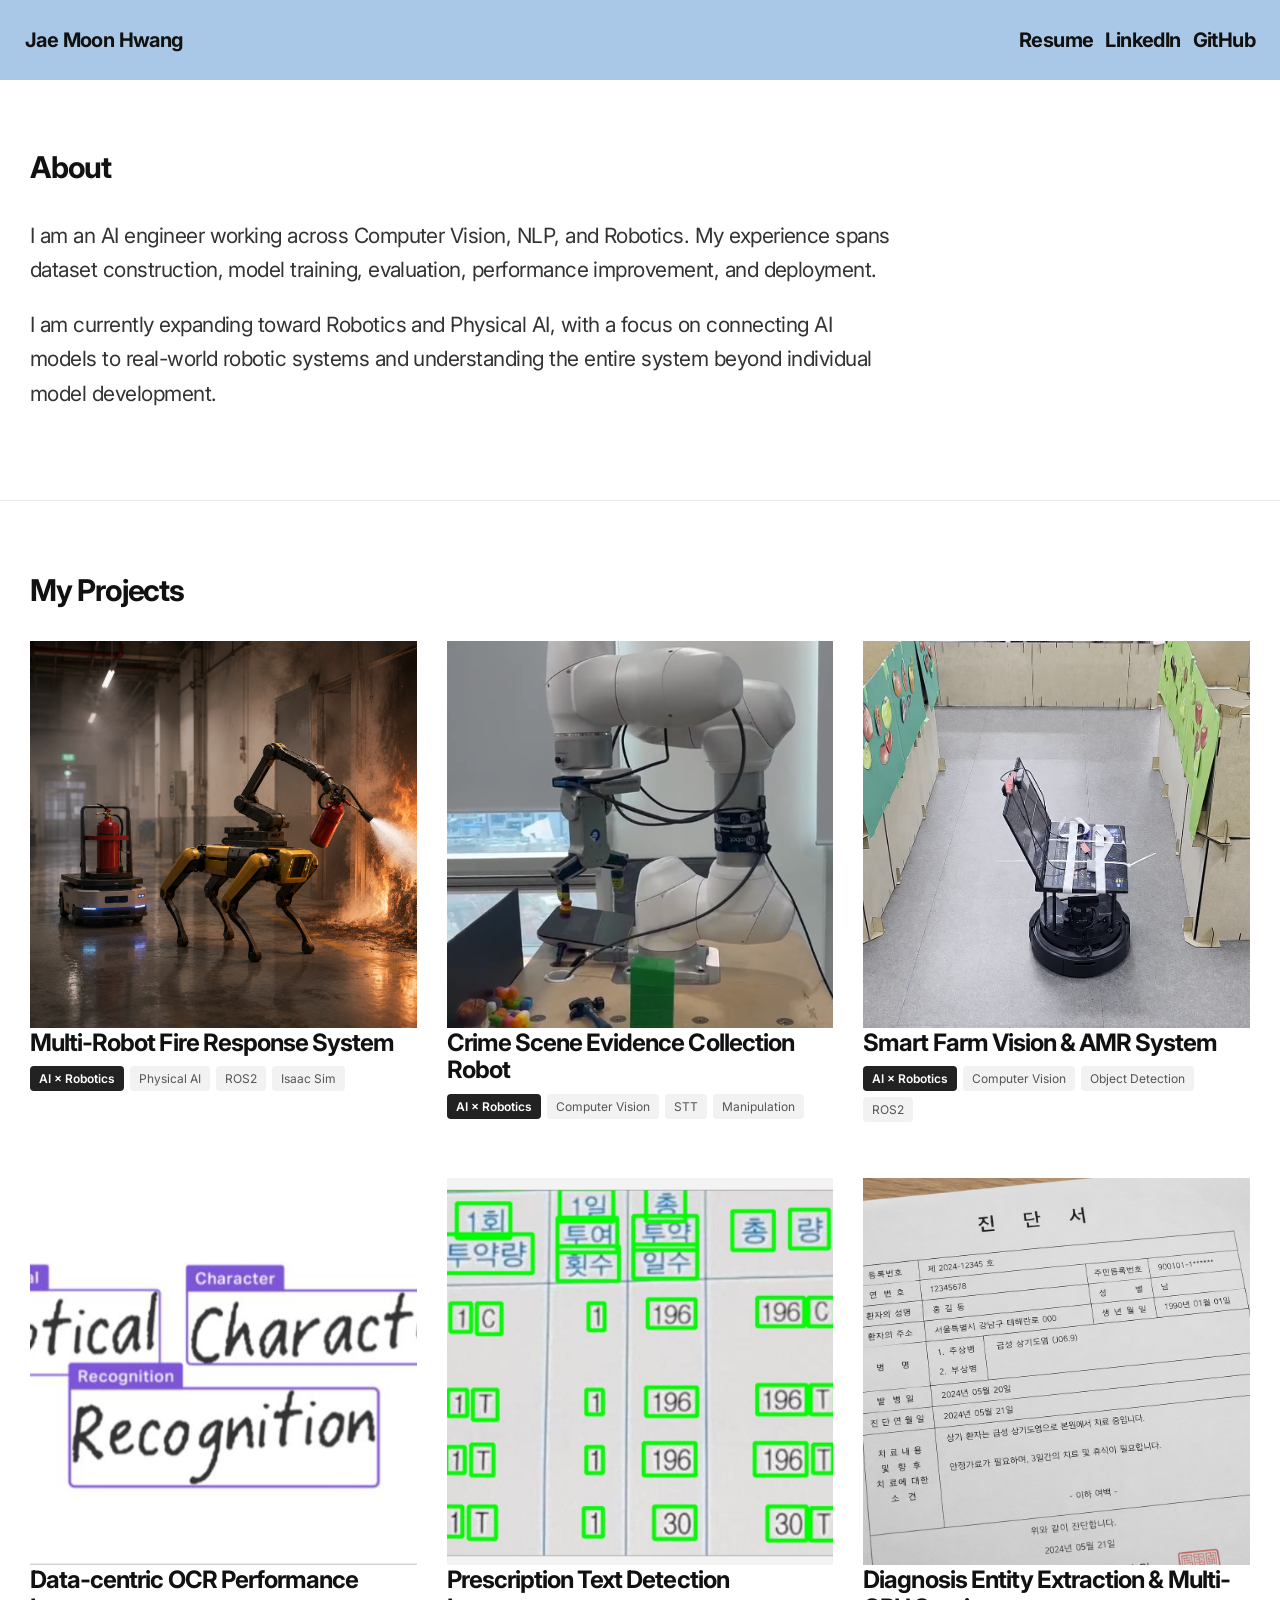
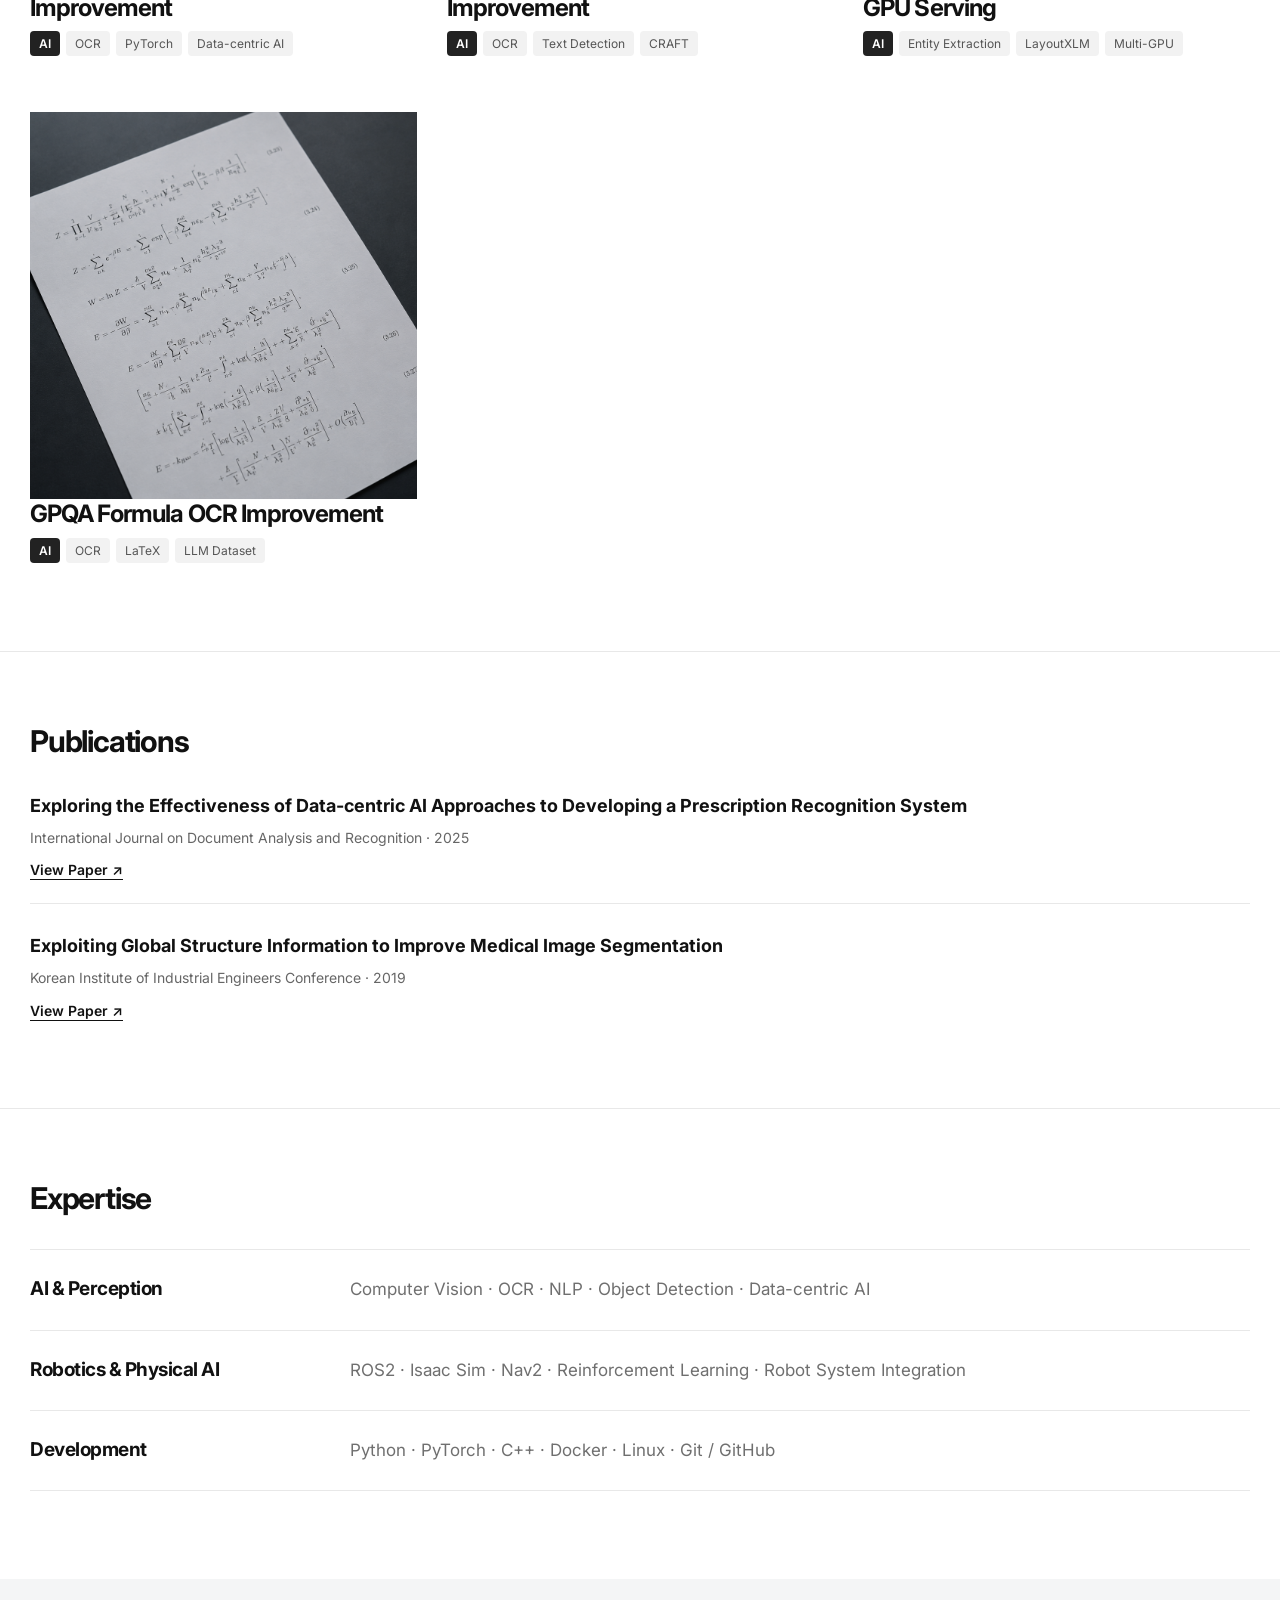
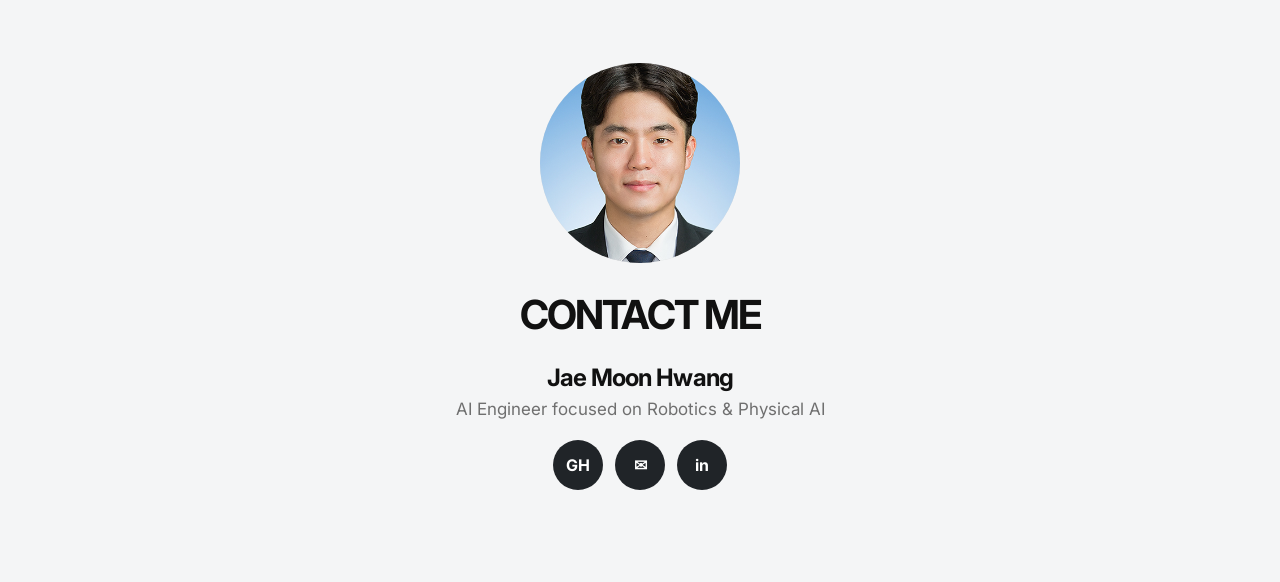
==== index.html @ ae86ab53 "Comment out project card in index.html Comment out a project card section in index.html" ====
<!DOCTYPE html>
<html lang="en">
<head>
  <meta charset="UTF-8" />
  <meta name="viewport" content="width=device-width, initial-scale=1.0" />
  <title>Jae Moon Hwang — AI / Physical AI Engineer</title>
  <meta name="description" content="AI / Physical AI Engineer portfolio — Computer Vision, OCR, NLP, Robotics, ROS2, and Isaac Sim." />
  <link rel="preconnect" href="https://fonts.googleapis.com">
  <link rel="preconnect" href="https://fonts.gstatic.com" crossorigin>
  <link href="https://fonts.googleapis.com/css2?family=Inter:wght@400;500;600;700&display=swap" rel="stylesheet" />
  <link rel="stylesheet" href="./css/style.css" />

  <style>
    .publications-list {
      display: flex;
      flex-direction: column;
      gap: 28px;
    }

    .publication-item {
      padding-bottom: 24px;
      border-bottom: 1px solid #e8e8e8;
    }

    .publication-item:last-child {
      border-bottom: 0;
      padding-bottom: 0;
    }

    .publication-item h3 {
      margin: 0 0 8px;
      font-size: 18px;
      line-height: 1.5;
    }

    .publication-meta {
      margin: 0 0 10px;
      color: #666;
      font-size: 14px;
      line-height: 1.6;
    }

    .publication-link {
      display: inline-block;
      font-size: 14px;
      font-weight: 600;
      text-decoration: underline;
      text-underline-offset: 4px;
    }
  </style>

</head>

<body>
  <header class="topbar">
    <a href="#" class="name">Jae Moon Hwang</a>
    <nav class="top-links">
      <a href="./assets/resume.pdf" target="_blank">Resume</a>
      <a href="https://www.linkedin.com/" target="_blank" rel="noreferrer">LinkedIn</a>
      <a href="https://github.com/jmoonxai" target="_blank" rel="noreferrer">GitHub</a>
    </nav>
  </header>

  <main>
    <section class="section about-section" id="about">
      <div class="container">
        <h1 class="section-title">About</h1>
        <div class="about-copy">
          <p>I am an AI engineer working across Computer Vision, NLP, and Robotics. My experience spans dataset construction, model training, evaluation, performance improvement, and deployment.</p>
          <p>I am currently expanding toward Robotics and Physical AI, with a focus on connecting AI models to real-world robotic systems and understanding the entire system beyond individual model development.</p>
        </div>
      </div>
    </section>

    <section class="section projects-section" id="projects">
      <div class="container">
        <h2 class="section-title">My Projects</h2>

        <div class="projects-grid">
          <article class="project-card">
            <a href="./projects/fire-response.html" class="project-image">
              <img src="./assets/images/fire-response-thumbnail.png" alt="Multi-Robot Fire Response System" />
            </a>
            <h3><a href="./projects/fire-response.html">Multi-Robot Fire Response System</a></h3>
            <div class="project-tags">
              <span class="project-tag category">AI × Robotics</span>
              <span class="project-tag">Physical AI</span>
              <span class="project-tag">ROS2</span>
              <span class="project-tag">Isaac Sim</span>
            </div>
          </article>

          <article class="project-card">
            <a href="./projects/crime-scene.html" class="project-image">
              <img src="./assets/images/crime-scene-thumbnail.png" alt="Crime Scene Evidence Collection Robot" />
            </a>
            <h3><a href="./projects/crime-scene.html">Crime Scene Evidence Collection Robot</a></h3>
            <div class="project-tags">
              <span class="project-tag category">AI × Robotics</span>
              <span class="project-tag">Computer Vision</span>
              <span class="project-tag">STT</span>
              <span class="project-tag">Manipulation</span>
            </div>
          </article>

          <article class="project-card">
            <a href="./projects/smart-farm.html" class="project-image">
              <img src="./assets/images/smart-farm-thumbnail.png" alt="Smart Farm Vision and AMR System" />
            </a>
            <h3><a href="./projects/smart-farm.html">Smart Farm Vision &amp; AMR System</a></h3>
            <div class="project-tags">
              <span class="project-tag category">AI × Robotics</span>
              <span class="project-tag">Computer Vision</span>
              <span class="project-tag">Object Detection</span>
              <span class="project-tag">ROS2</span>
            </div>
          </article>

          <article class="project-card">
            <a href="./projects/data-centric-ocr.html" class="project-image">
              <img src="./assets/images/ocr-thumbnail.png" alt="Data-centric OCR Performance Improvement" />
            </a>
            <h3><a href="./projects/data-centric-ocr.html">Data-centric OCR Performance Improvement</a></h3>
            <div class="project-tags">
              <span class="project-tag category">AI</span>
              <span class="project-tag">OCR</span>
              <span class="project-tag">PyTorch</span>
              <span class="project-tag">Data-centric AI</span>
            </div>
          </article>

          <article class="project-card">
            <a href="./projects/ocr-detection.html" class="project-image">
              <img src="./assets/images/ocr-detection-thumbnail.png" alt="Prescription Text Detection Improvement" />
            </a>
            <h3><a href="./projects/ocr-detection.html">Prescription Text Detection Improvement</a></h3>
            <div class="project-tags">
              <span class="project-tag category">AI</span>
              <span class="project-tag">OCR</span>
              <span class="project-tag">Text Detection</span>
              <span class="project-tag">CRAFT</span>
            </div>
          </article>

          <article class="project-card">
            <a href="./projects/entity-extraction.html" class="project-image">
              <img src="./assets/images/entity-extraction-thumbnail.png" alt="Diagnosis Entity Extraction and Multi-GPU Serving" />
            </a>
            <h3><a href="./projects/entity-extraction.html">Diagnosis Entity Extraction &amp; Multi-GPU Serving</a></h3>
            <div class="project-tags">
              <span class="project-tag category">AI</span>
              <span class="project-tag">Entity Extraction</span>
              <span class="project-tag">LayoutXLM</span>
              <span class="project-tag">Multi-GPU</span>
            </div>
          </article>


          <article class="project-card">
            <a href="./projects/gpqa-formula-ocr.html" class="project-image">
              <img
                src="./assets/images/gpqa-ocr-thumbnail.png"
                alt="GPQA Formula OCR Improvement"
              />
            </a>
            <h3>
              <a href="./projects/gpqa-formula-ocr.html">
                GPQA Formula OCR Improvement
              </a>
            </h3>
            <div class="project-tags">
              <span class="project-tag category">AI</span>
              <span class="project-tag">OCR</span>
              <span class="project-tag">LaTeX</span>
              <span class="project-tag">LLM Dataset</span>
            </div>
          </article>

          <!-- <article class="project-card">
            <a href="#" class="project-image placeholder"><span>ADD PROJECT IMAGE</span></a>
            <h3><a href="#">More Projects</a></h3>
            <div class="project-tags">
              <span class="project-tag category">AI / Robotics</span>
              <span class="project-tag">System Integration</span>
            </div>
          </article>

          <article class="project-card">
            <a href="#" class="project-image placeholder"><span>ADD PROJECT IMAGE</span></a>
            <h3><a href="#">More Projects</a></h3>
            <div class="project-tags">
              <span class="project-tag category">AI / Robotics</span>
              <span class="project-tag">System Integration</span>
            </div>
          </article> -->
        </div>
      </div>
    </section>


    <section class="section publications-section" id="publications">
      <div class="container">
        <h2 class="section-title">Publications</h2>

        <div class="publications-list">
          <article class="publication-item">
            <h3>
              Exploring the Effectiveness of Data-centric AI Approaches to Developing a Prescription Recognition System
            </h3>
            <p class="publication-meta">
              International Journal on Document Analysis and Recognition · 2025
            </p>
            <a
              class="publication-link"
              href="https://link.springer.com/article/10.1007/s10032-025-00525-x"
              target="_blank"
              rel="noreferrer"
            >
              View Paper ↗
            </a>
          </article>

          <article class="publication-item">
            <h3>
              Exploiting Global Structure Information to Improve Medical Image Segmentation
            </h3>
            <p class="publication-meta">
              Korean Institute of Industrial Engineers Conference · 2019
            </p>
            <a
              class="publication-link"
              href="https://www.mdpi.com/1424-8220/21/9/3249"
              target="_blank"
              rel="noreferrer"
            >
              View Paper ↗
            </a>
          </article>
        </div>
      </div>
    </section>

    <section class="section expertise-section" id="expertise">
      <div class="container">
        <h2 class="section-title">Expertise</h2>
        <div class="expertise-list">
          <div class="expertise-row">
            <h3>AI &amp; Perception</h3>
            <p>Computer Vision · OCR · NLP · Object Detection · Data-centric AI</p>
          </div>
          <div class="expertise-row">
            <h3>Robotics &amp; Physical AI</h3>
            <p>ROS2 · Isaac Sim · Nav2 · Reinforcement Learning · Robot System Integration</p>
          </div>
          <div class="expertise-row">
            <h3>Development</h3>
            <p>Python · PyTorch · C++ · Docker · Linux · Git / GitHub</p>
          </div>
        </div>
      </div>
    </section>

    <section class="contact-section" id="contact">
      <div class="contact-inner">
        <div class="profile-placeholder">
          <img src="./assets/images/profile.jpg" alt="Jae Moon Hwang">
        </div>
        <h2>CONTACT ME</h2>
        <h3>Jae Moon Hwang</h3>
        <p>AI Engineer focused on Robotics &amp; Physical AI</p>
        <div class="contact-icons">
          <a href="https://github.com/jmoonxai" target="_blank" rel="noreferrer" aria-label="GitHub" class="icon-button">GH</a>
          <a href="mailto:YOUR_EMAIL@example.com" aria-label="Email" class="icon-button">✉</a>
          <a href="https://www.linkedin.com/" target="_blank" rel="noreferrer" aria-label="LinkedIn" class="icon-button">in</a>
        </div>
      </div>
    </section>
  </main>
</body>
</html>
---- css/style.css ----
/* =========================
   Base
========================= */

:root {
  --bg: #ffffff;
  --text: #111111;
  --muted: #6f6f6f;
  --line: #e8e8e8;
  --soft: #f3f3f3;
  --topbar: #a9c8e7;
  --contact-bg: #f4f5f6;
  --max-width: 1220px;
}

* {
  box-sizing: border-box;
}

html {
  scroll-behavior: smooth;
}

body {
  margin: 0;
  background: var(--bg);
  color: var(--text);
  font-family: "Inter", -apple-system, BlinkMacSystemFont, "Segoe UI", sans-serif;
  -webkit-font-smoothing: antialiased;
}

a {
  color: inherit;
  text-decoration: none;
}

img {
  width: 100%;
  display: block;
}

.container {
  width: min(calc(100% - 48px), var(--max-width));
  margin: 0 auto;
}


/* =========================
   Top Bar
========================= */

.topbar {
  min-height: 80px;
  padding: 0 25px;
  display: flex;
  align-items: center;
  justify-content: space-between;
  background: var(--topbar);
}

.name,
.top-links a {
  font-size: 20px;
  line-height: 1;
  font-weight: 700;
  letter-spacing: -0.03em;
}

.top-links {
  display: flex;
  align-items: center;
  gap: 12px;
}

.top-links a:hover,
.name:hover {
  opacity: 0.55;
}


/* =========================
   Generic Section
========================= */

.section {
  padding: 72px 0 88px;
}

.section + .section {
  border-top: 1px solid var(--line);
}

.section-title {
  margin: 0 0 34px;
  font-size: 30px;
  line-height: 1.15;
  letter-spacing: -0.04em;
  font-weight: 700;
}


/* =========================
   About
========================= */

.about-section {
  padding-top: 70px;
}

.about-copy {
  max-width: 860px;
}

.about-copy p {
  margin: 0 0 20px;
  font-size: 21px;
  line-height: 1.65;
  letter-spacing: -0.025em;
  color: #333333;
}

.about-copy p:last-child {
  margin-bottom: 0;
}


/* =========================
   Projects
========================= */
.project-tags {
  display: flex;
  flex-wrap: wrap;
  gap: 6px;
  margin-top: 10px;
}

.project-tag {
  padding: 5px 9px;
  background: #f2f2f2;
  border-radius: 4px;
  font-size: 12px;
  color: #555;
}

.project-tag.category {
  background: #222;
  color: #fff;
  font-weight: 600;
}
.projects-grid {
  display: grid;
  grid-template-columns: repeat(3, minmax(0, 1fr));
  column-gap: 30px;
  row-gap: 56px;
}

.project-card {
  min-width: 0;
}

.project-image {
  display: block;
  aspect-ratio: 1 / 1;
  overflow: hidden;
  background: var(--soft);
}

.project-image img {
  width: 100%;
  height: 100%;
  object-fit: cover;
  transition: transform 0.28s ease;
}

.project-image:hover img {
  transform: scale(1.02);
}

.placeholder {
  display: flex;
  align-items: center;
  justify-content: center;
  color: #9e9e9e;
  font-size: 12px;
  font-weight: 500;
  letter-spacing: 0.08em;
}

.project-stack {
  margin: 5px 0 0;
  font-size: 17px;
  line-height: 1.3;
  letter-spacing: -0.025em;
}

.project-card h3 {
  margin: 1px 0 0;
  font-size: 24px;
  line-height: 1.15;
  letter-spacing: -0.04em;
  font-weight: 700;
}

.project-card h3 a:hover {
  opacity: 0.55;
}


/* =========================
   Expertise
========================= */

.expertise-list {
  border-top: 1px solid var(--line);
}

.expertise-row {
  display: grid;
  grid-template-columns: 280px minmax(0, 1fr);
  gap: 40px;
  padding: 26px 0;
  border-bottom: 1px solid var(--line);
  align-items: baseline;
}

.expertise-row h3 {
  margin: 0;
  font-size: 19px;
  line-height: 1.3;
  letter-spacing: -0.025em;
}

.expertise-row p {
  margin: 0;
  color: var(--muted);
  font-size: 17px;
  line-height: 1.6;
}


/* =========================
   Contact
========================= */

.contact-section {
  padding: 84px 24px 92px;
  background: var(--contact-bg);
  text-align: center;
}

.contact-inner {
  max-width: 740px;
  margin: 0 auto;
}

.profile-placeholder {
  width: 200px;
  height: 200px;
  margin: 0 auto 32px;
  border-radius: 50%;
  background: #dedede;
  overflow: hidden;

  display: flex;
  align-items: center;
  justify-content: center;

  color: #9a9a9a;
  font-size: 13px;
  line-height: 1.5;
  letter-spacing: 0.08em;
  font-weight: 600;
}

.profile-placeholder img {
  width: 100%;
  height: 100%;
  object-fit: cover;
  object-position: center 35%;
  display: block;
}

.contact-section h2 {
  margin: 0 0 28px;
  font-size: 40px;
  line-height: 1;
  letter-spacing: -0.045em;
  font-weight: 700;
}

.contact-section h3 {
  margin: 0;
  font-size: 24px;
  line-height: 1.25;
  letter-spacing: -0.03em;
}

.contact-section p {
  margin: 4px 0 18px;
  color: var(--muted);
  font-size: 17px;
  line-height: 1.5;
}

.contact-icons {
  display: flex;
  justify-content: center;
  gap: 12px;
  margin-top: 16px;
}

.icon-button {
  width: 50px;
  height: 50px;
  border-radius: 50%;
  display: flex;
  align-items: center;
  justify-content: center;
  background: #202428;
  color: #ffffff;
  font-size: 16px;
  font-weight: 700;
  transition:
    transform 0.18s ease,
    opacity 0.18s ease;
}

.icon-button:hover {
  transform: translateY(-2px);
  opacity: 0.82;
}


/* =========================
   Responsive
========================= */

@media (max-width: 900px) {
  .container {
    width: min(calc(100% - 36px), var(--max-width));
  }

  .projects-grid {
    grid-template-columns: repeat(2, minmax(0, 1fr));
    column-gap: 22px;
    row-gap: 46px;
  }

  .expertise-row {
    grid-template-columns: 220px minmax(0, 1fr);
  }
}

@media (max-width: 640px) {
  .topbar {
    min-height: 68px;
    padding: 0 16px;
  }

  .name,
  .top-links a {
    font-size: 15px;
  }

  .top-links {
    gap: 8px;
  }

  .section {
    padding: 56px 0 68px;
  }

  .section-title {
    font-size: 27px;
    margin-bottom: 28px;
  }

  .about-copy p {
    font-size: 18px;
  }

  .projects-grid {
    grid-template-columns: 1fr;
    gap: 42px;
  }

  .project-stack {
    font-size: 15px;
  }

  .project-card h3 {
    font-size: 23px;
  }

  .expertise-row {
    grid-template-columns: 1fr;
    gap: 8px;
    padding: 22px 0;
  }

  .profile-placeholder {
    width: 160px;
    height: 160px;
    margin-bottom: 28px;
  }

  .contact-section {
    padding: 68px 20px 76px;
  }

  .contact-section h2 {
    font-size: 34px;
    margin-bottom: 24px;
  }

  .contact-section h3 {
    font-size: 22px;
  }

  .contact-section p {
    font-size: 16px;
  }

  .icon-button {
    width: 46px;
    height: 46px;
  }
}
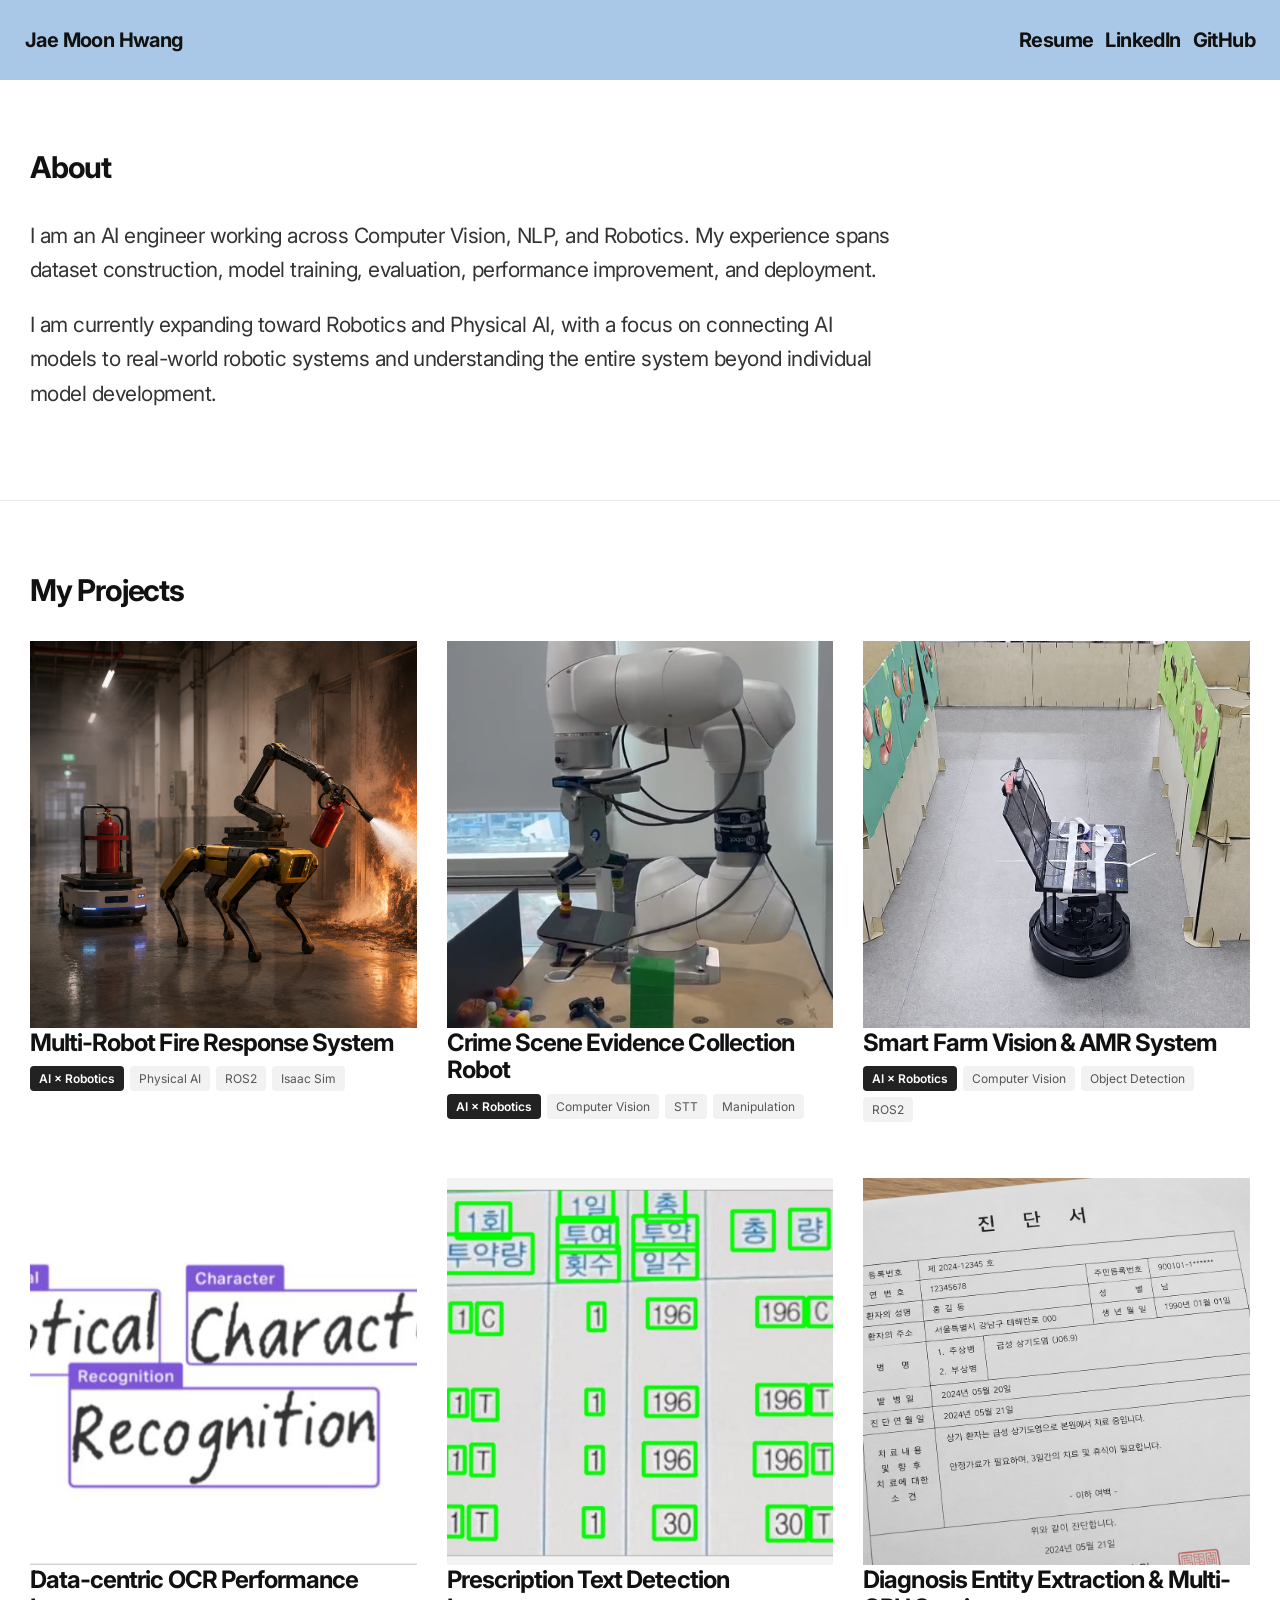
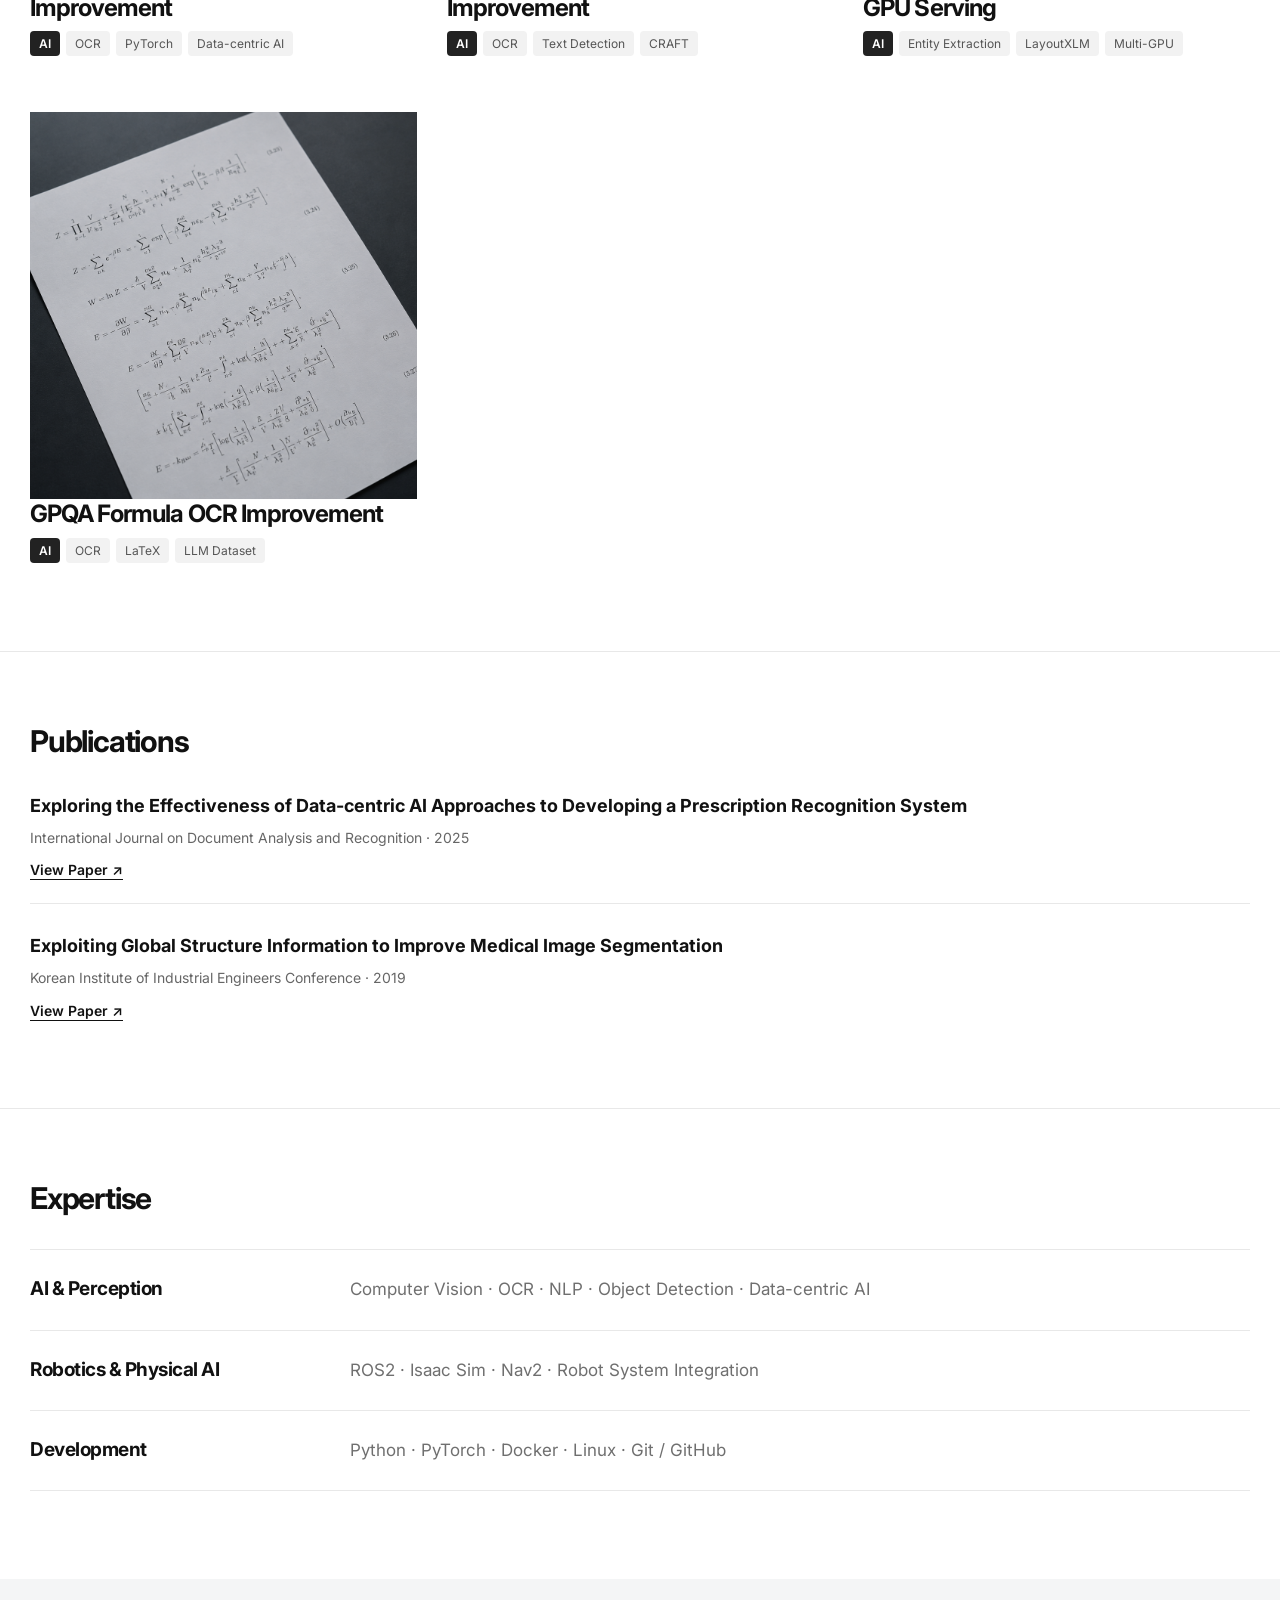
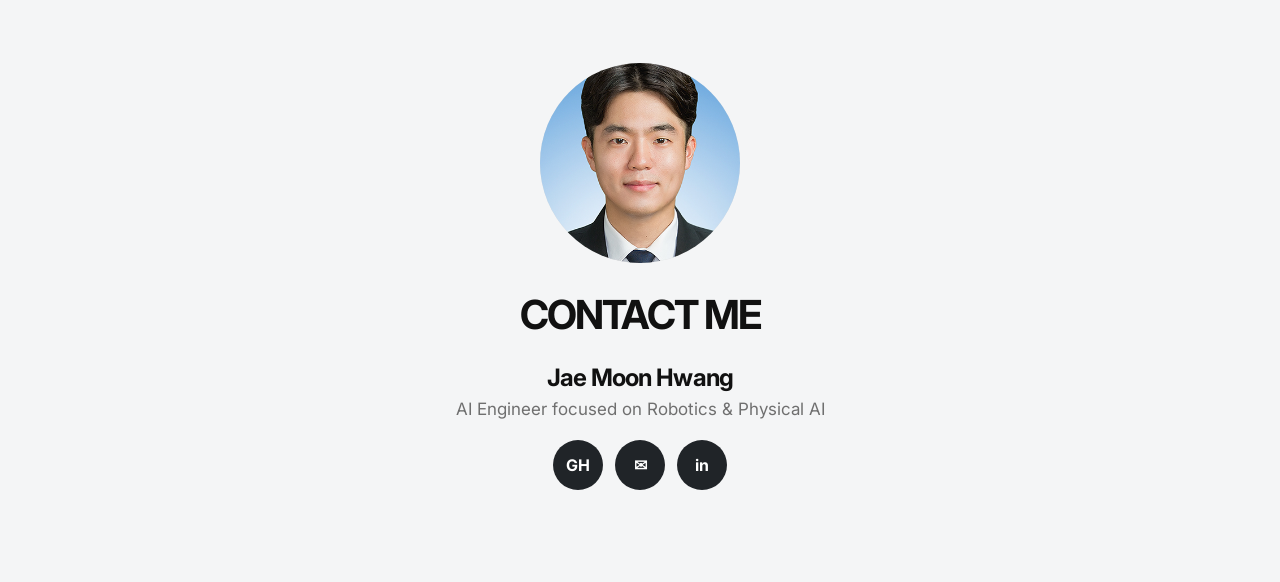
==== commit 43b0b457: "Update index.html" ====
--- a/index.html
+++ b/index.html
@@ -250,11 +250,11 @@
           </div>
           <div class="expertise-row">
             <h3>Robotics &amp; Physical AI</h3>
-            <p>ROS2 · Isaac Sim · Nav2 · Reinforcement Learning · Robot System Integration</p>
+            <p>ROS2 · Isaac Sim · Nav2 · Robot System Integration</p>
           </div>
           <div class="expertise-row">
             <h3>Development</h3>
-            <p>Python · PyTorch · C++ · Docker · Linux · Git / GitHub</p>
+            <p>Python · PyTorch · Docker · Linux · Git / GitHub</p>
           </div>
         </div>
       </div>
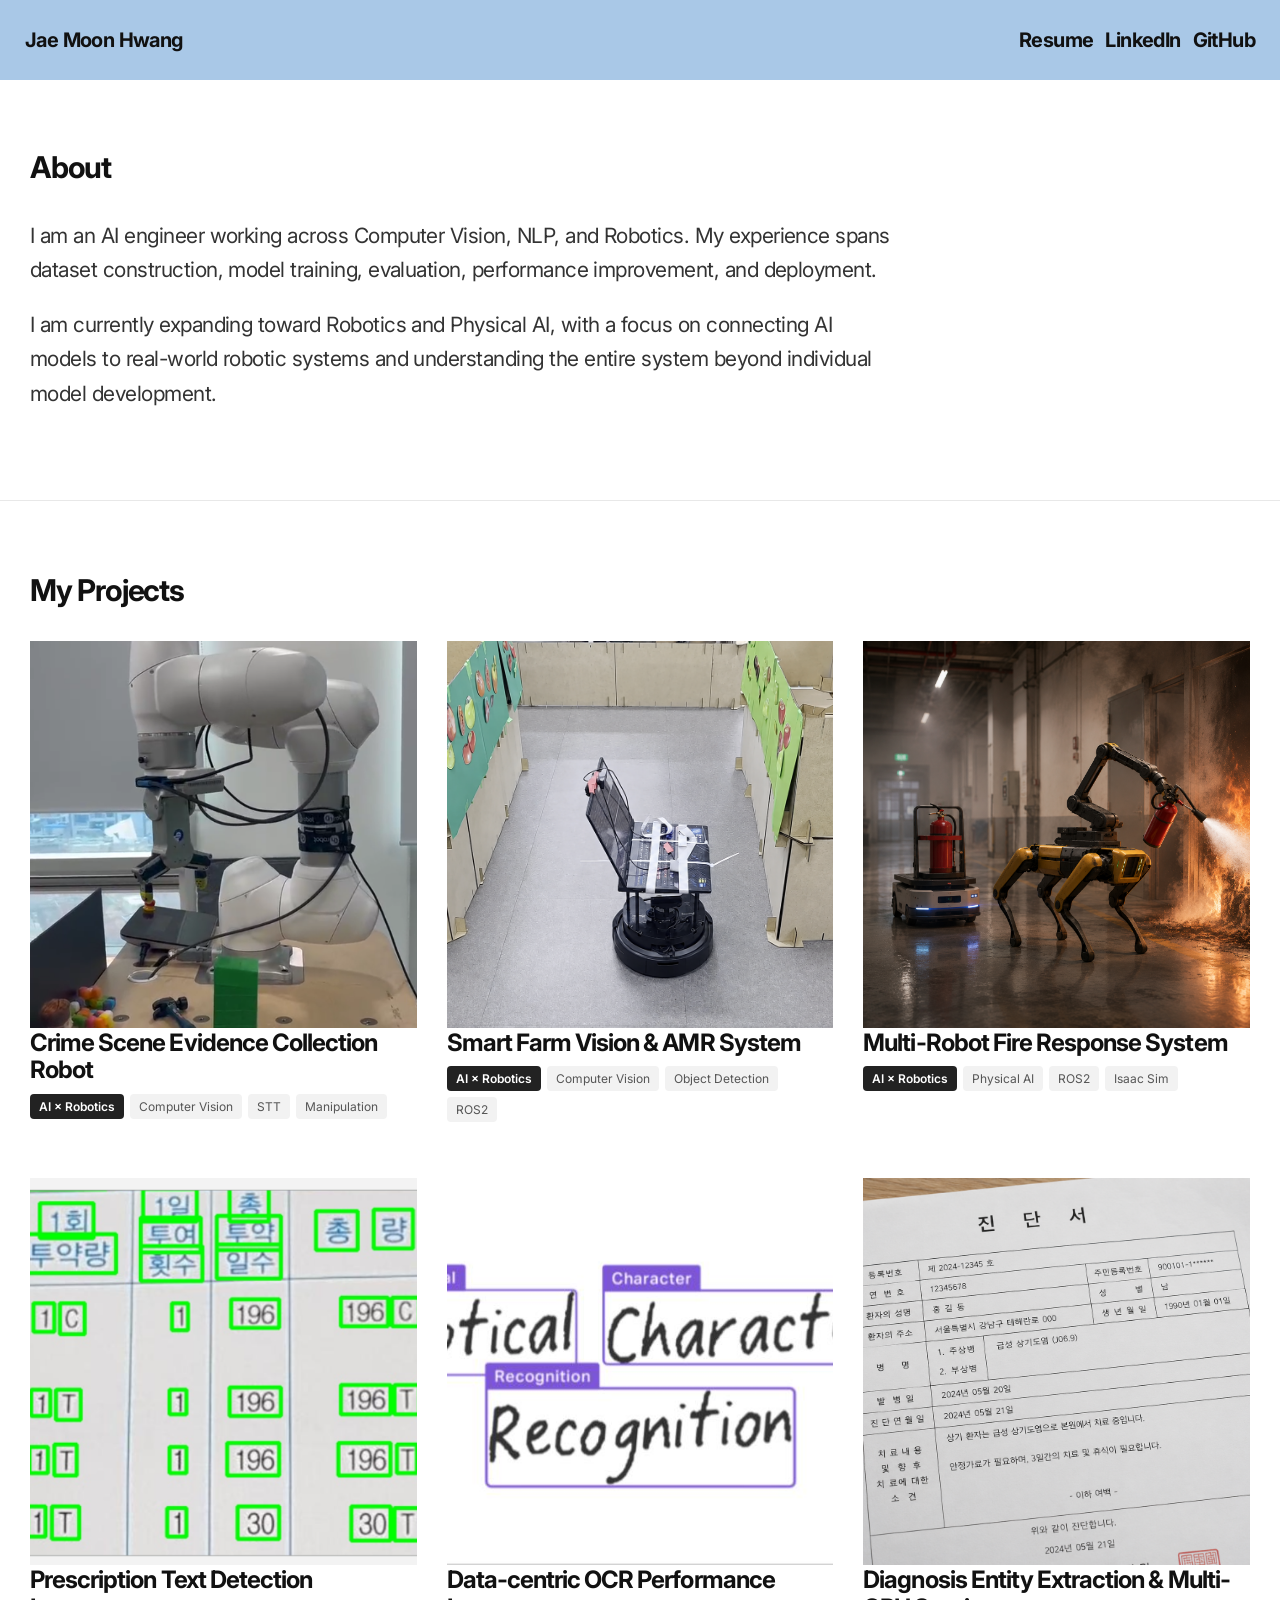
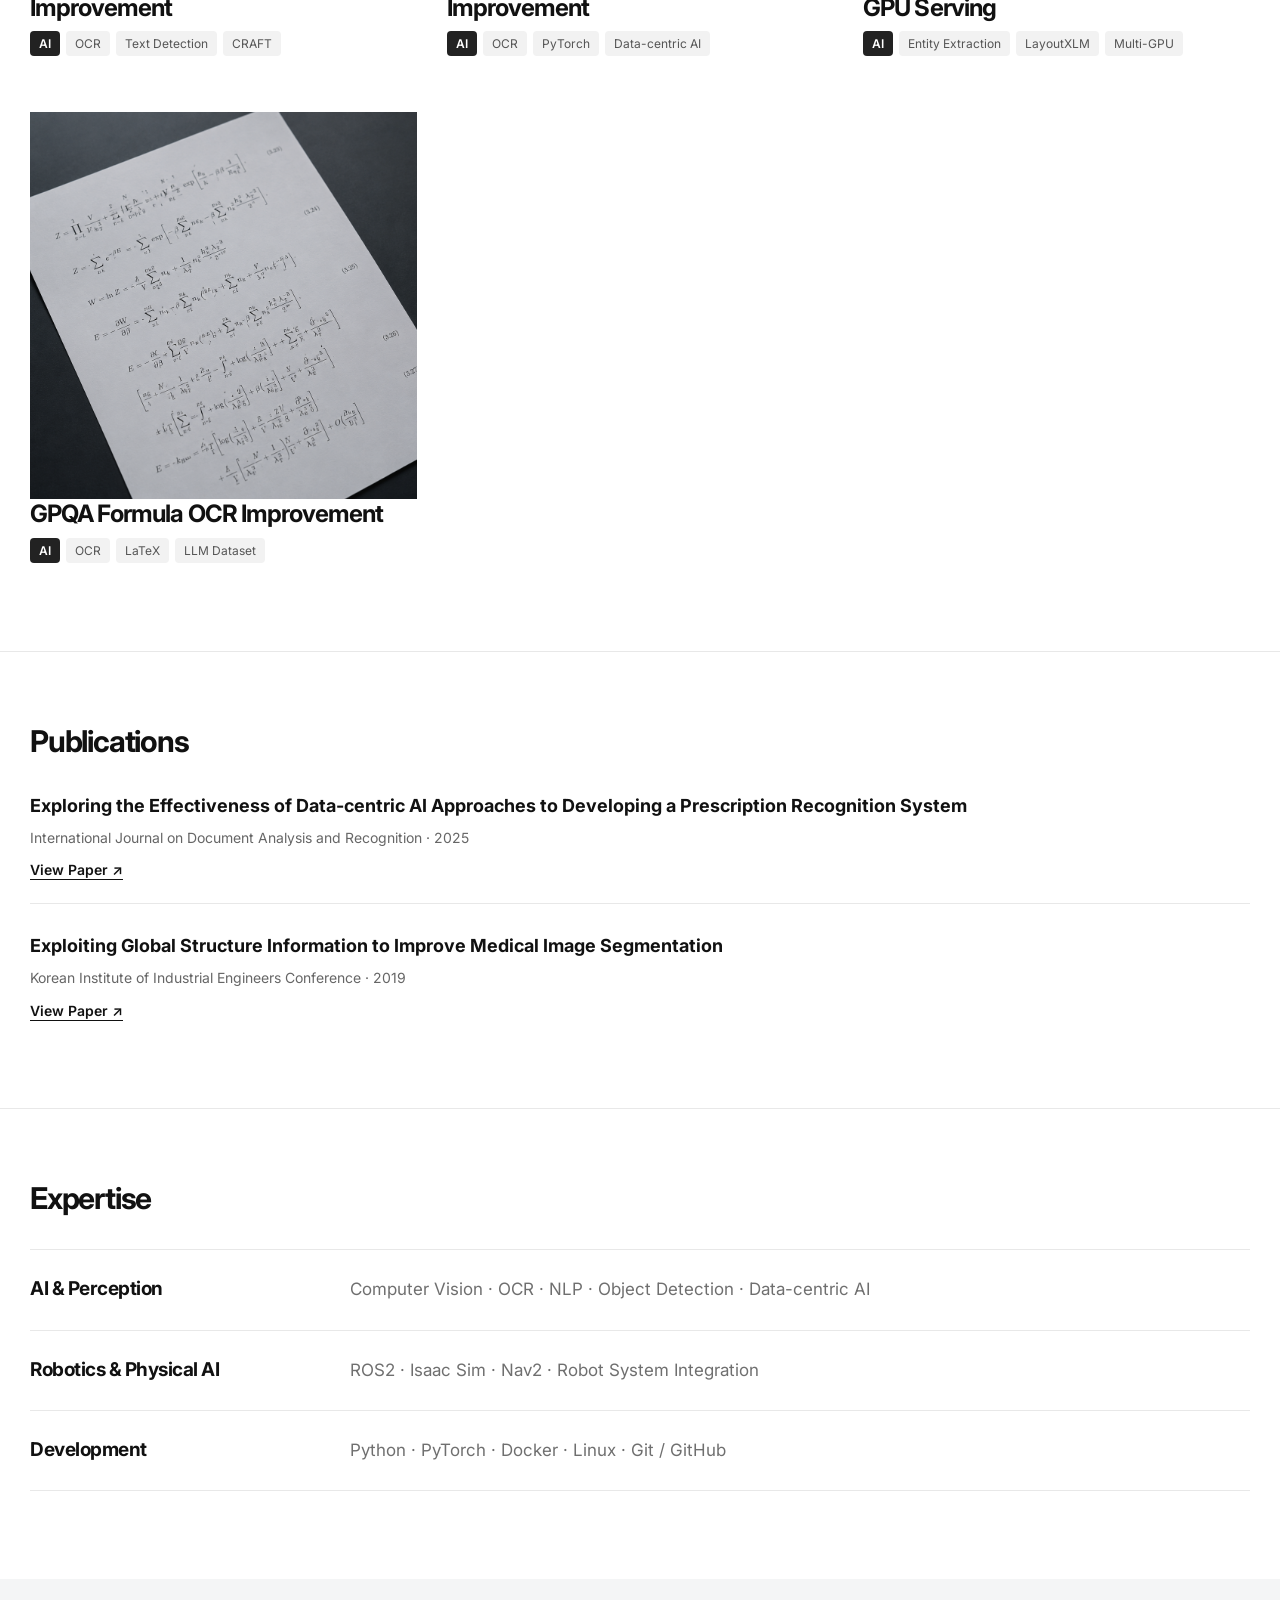
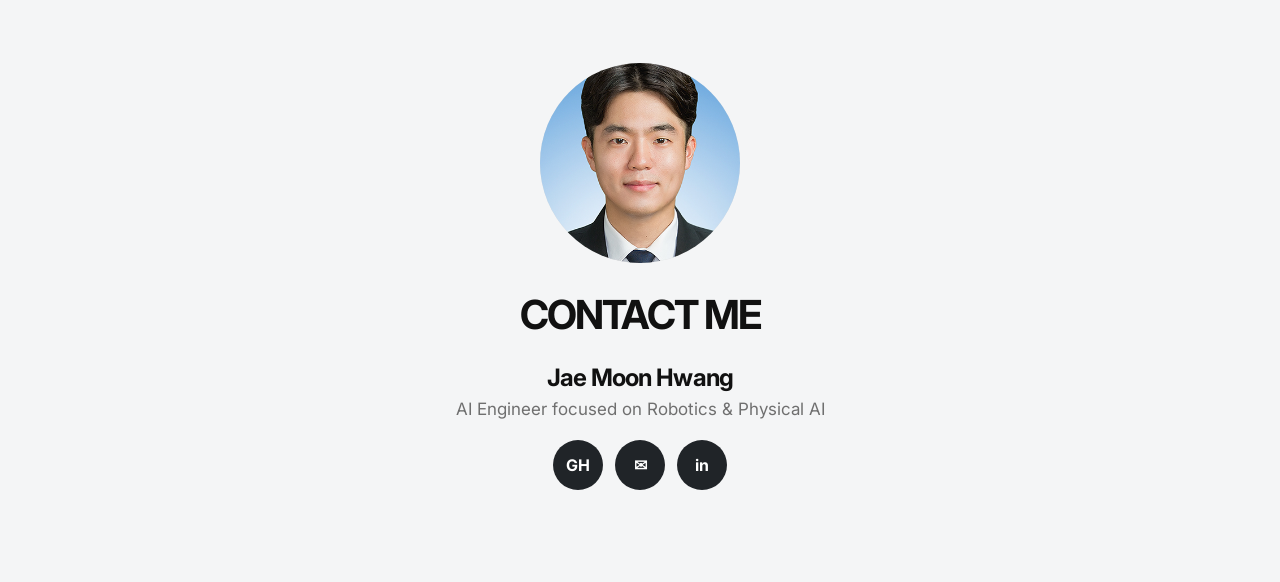
==== commit b9629590: "Add files via upload" ====
--- a/index.html
+++ b/index.html
@@ -77,6 +77,33 @@
         <h2 class="section-title">My Projects</h2>
 
         <div class="projects-grid">
+          
+          <article class="project-card">
+            <a href="./projects/crime-scene.html" class="project-image">
+              <img src="./assets/images/crime-scene-thumbnail.png" alt="Crime Scene Evidence Collection Robot" />
+            </a>
+            <h3><a href="./projects/crime-scene.html">Crime Scene Evidence Collection Robot</a></h3>
+            <div class="project-tags">
+              <span class="project-tag category">AI × Robotics</span>
+              <span class="project-tag">Computer Vision</span>
+              <span class="project-tag">STT</span>
+              <span class="project-tag">Manipulation</span>
+            </div>
+          </article>
+
+          <article class="project-card">
+            <a href="./projects/smart-farm.html" class="project-image">
+              <img src="./assets/images/smart-farm-thumbnail.png" alt="Smart Farm Vision and AMR System" />
+            </a>
+            <h3><a href="./projects/smart-farm.html">Smart Farm Vision &amp; AMR System</a></h3>
+            <div class="project-tags">
+              <span class="project-tag category">AI × Robotics</span>
+              <span class="project-tag">Computer Vision</span>
+              <span class="project-tag">Object Detection</span>
+              <span class="project-tag">ROS2</span>
+            </div>
+          </article>
+
           <article class="project-card">
             <a href="./projects/fire-response.html" class="project-image">
               <img src="./assets/images/fire-response-thumbnail.png" alt="Multi-Robot Fire Response System" />
@@ -91,28 +118,15 @@
           </article>
 
           <article class="project-card">
-            <a href="./projects/crime-scene.html" class="project-image">
-              <img src="./assets/images/crime-scene-thumbnail.png" alt="Crime Scene Evidence Collection Robot" />
-            </a>
-            <h3><a href="./projects/crime-scene.html">Crime Scene Evidence Collection Robot</a></h3>
-            <div class="project-tags">
-              <span class="project-tag category">AI × Robotics</span>
-              <span class="project-tag">Computer Vision</span>
-              <span class="project-tag">STT</span>
-              <span class="project-tag">Manipulation</span>
-            </div>
-          </article>
-
-          <article class="project-card">
-            <a href="./projects/smart-farm.html" class="project-image">
-              <img src="./assets/images/smart-farm-thumbnail.png" alt="Smart Farm Vision and AMR System" />
-            </a>
-            <h3><a href="./projects/smart-farm.html">Smart Farm Vision &amp; AMR System</a></h3>
-            <div class="project-tags">
-              <span class="project-tag category">AI × Robotics</span>
-              <span class="project-tag">Computer Vision</span>
-              <span class="project-tag">Object Detection</span>
-              <span class="project-tag">ROS2</span>
+            <a href="./projects/ocr-detection.html" class="project-image">
+              <img src="./assets/images/ocr-detection-thumbnail.png" alt="Prescription Text Detection Improvement" />
+            </a>
+            <h3><a href="./projects/ocr-detection.html">Prescription Text Detection Improvement</a></h3>
+            <div class="project-tags">
+              <span class="project-tag category">AI</span>
+              <span class="project-tag">OCR</span>
+              <span class="project-tag">Text Detection</span>
+              <span class="project-tag">CRAFT</span>
             </div>
           </article>
 
@@ -130,19 +144,6 @@
           </article>
 
           <article class="project-card">
-            <a href="./projects/ocr-detection.html" class="project-image">
-              <img src="./assets/images/ocr-detection-thumbnail.png" alt="Prescription Text Detection Improvement" />
-            </a>
-            <h3><a href="./projects/ocr-detection.html">Prescription Text Detection Improvement</a></h3>
-            <div class="project-tags">
-              <span class="project-tag category">AI</span>
-              <span class="project-tag">OCR</span>
-              <span class="project-tag">Text Detection</span>
-              <span class="project-tag">CRAFT</span>
-            </div>
-          </article>
-
-          <article class="project-card">
             <a href="./projects/entity-extraction.html" class="project-image">
               <img src="./assets/images/entity-extraction-thumbnail.png" alt="Diagnosis Entity Extraction and Multi-GPU Serving" />
             </a>
@@ -154,7 +155,6 @@
               <span class="project-tag">Multi-GPU</span>
             </div>
           </article>
-
 
           <article class="project-card">
             <a href="./projects/gpqa-formula-ocr.html" class="project-image">
@@ -193,6 +193,7 @@
               <span class="project-tag">System Integration</span>
             </div>
           </article> -->
+        
         </div>
       </div>
     </section>
@@ -277,4 +278,4 @@
     </section>
   </main>
 </body>
-</html>
+</html>
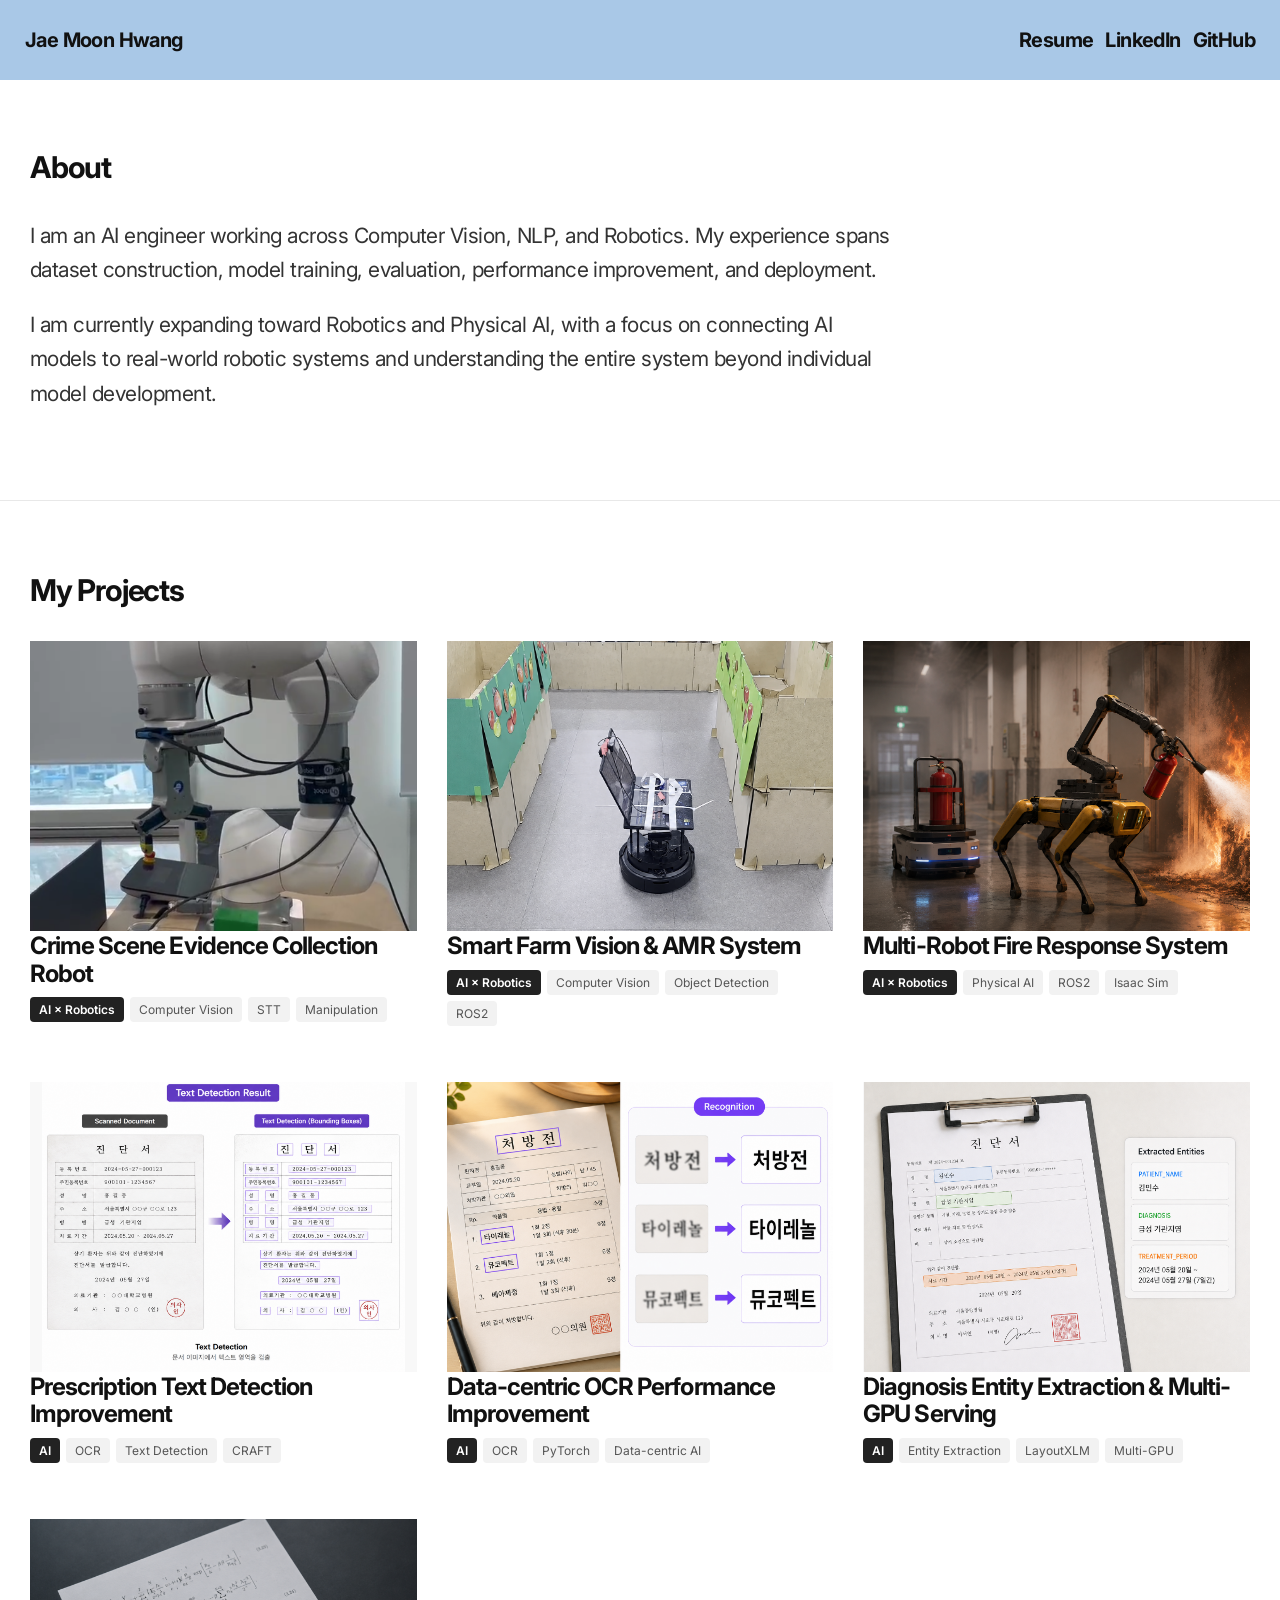
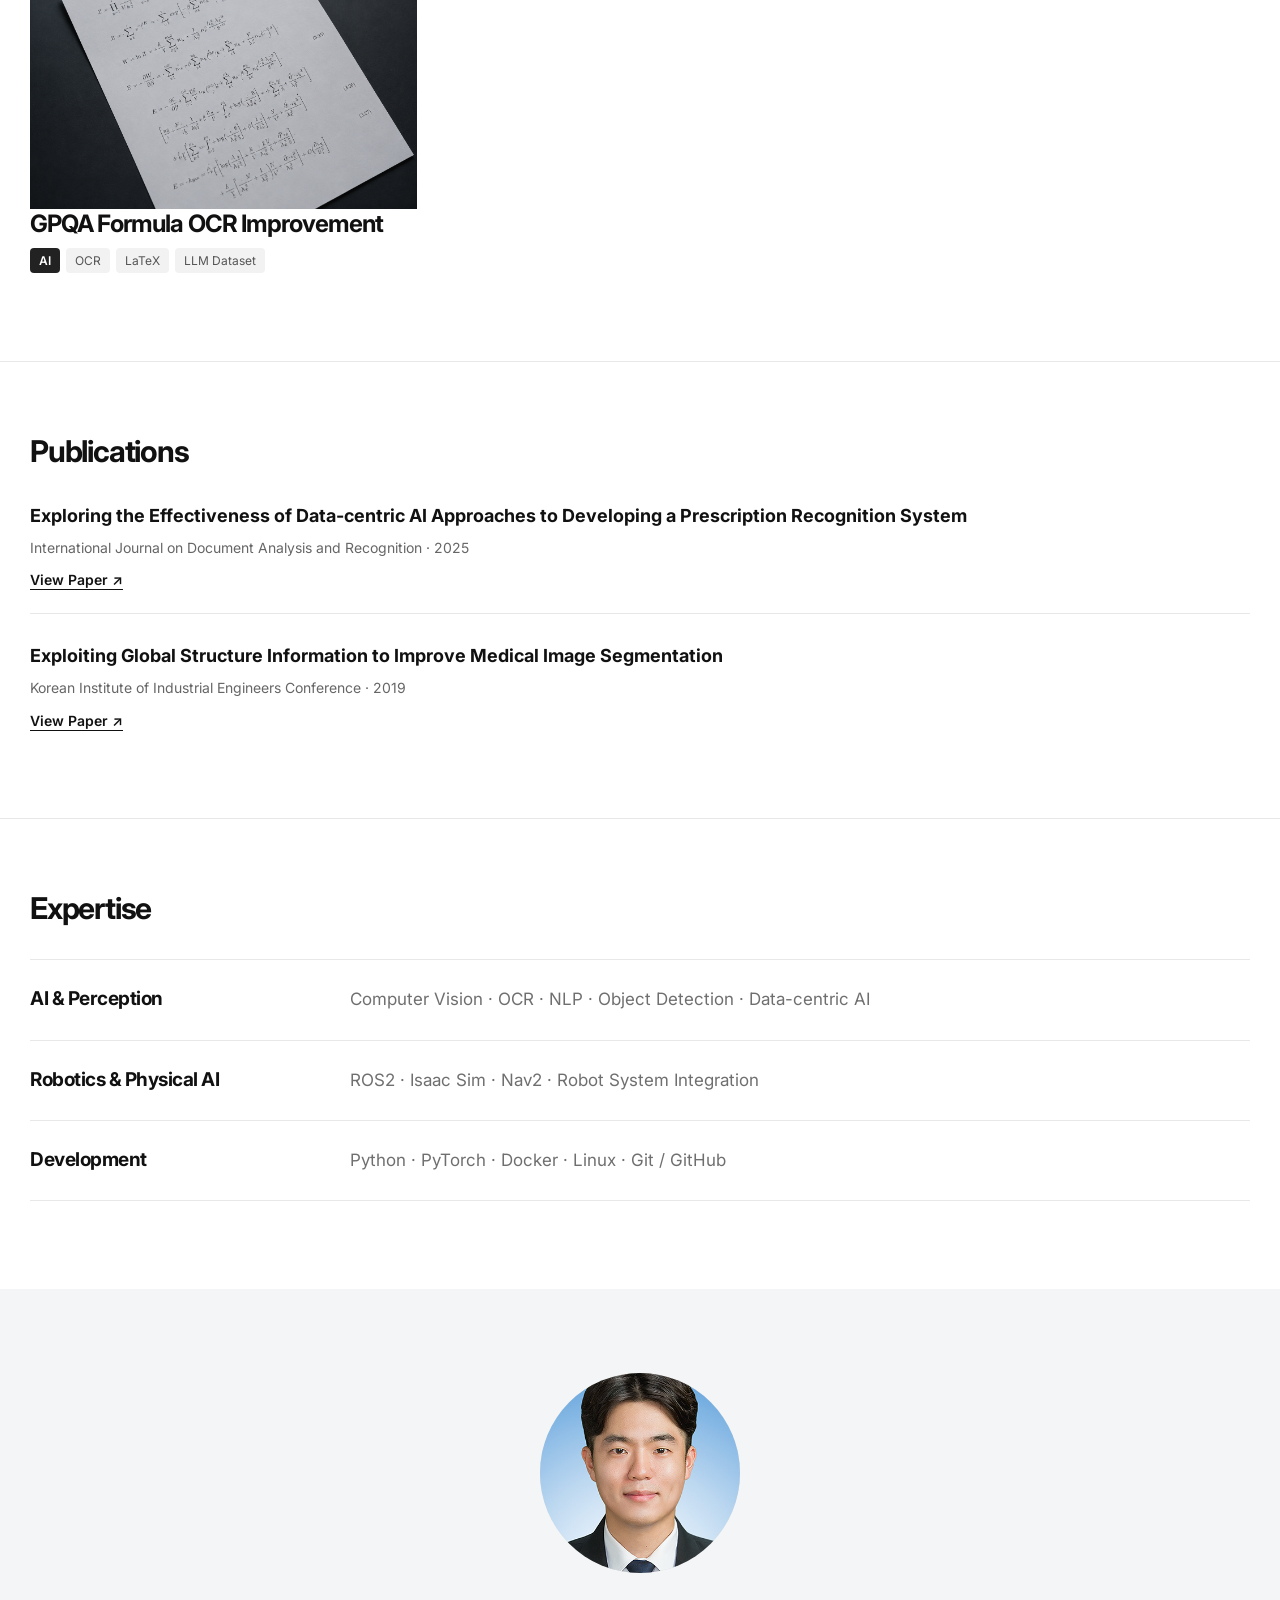
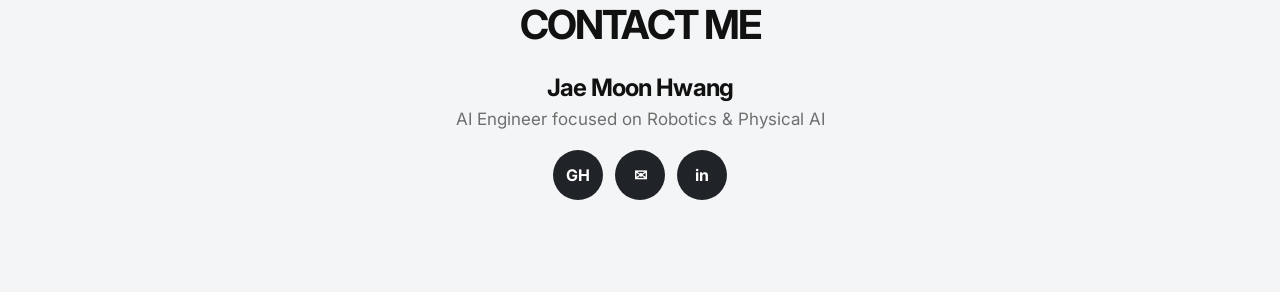
==== commit 5f43121c: "Add files via upload" ====
--- a/index.html
+++ b/index.html
@@ -47,6 +47,30 @@
       text-decoration: underline;
       text-underline-offset: 4px;
     }
+
+
+    /* Project thumbnail sizing */
+    .project-image {
+      display: block;
+      width: 100%;
+      aspect-ratio: 4 / 3;
+      overflow: hidden;
+      background: #f8f8f8;
+    }
+
+    .project-image img {
+      width: 100%;
+      height: 100%;
+      object-fit: cover;
+      object-position: center;
+      display: block;
+    }
+
+    /* Document AI thumbnails: show the full image without cropping */
+    .project-image.contain img {
+      object-fit: contain;
+    }
+
   </style>
 
 </head>
@@ -118,7 +142,7 @@
           </article>
 
           <article class="project-card">
-            <a href="./projects/ocr-detection.html" class="project-image">
+            <a href="./projects/ocr-detection.html" class="project-image contain">
               <img src="./assets/images/ocr-detection-thumbnail.png" alt="Prescription Text Detection Improvement" />
             </a>
             <h3><a href="./projects/ocr-detection.html">Prescription Text Detection Improvement</a></h3>
@@ -131,7 +155,7 @@
           </article>
 
           <article class="project-card">
-            <a href="./projects/data-centric-ocr.html" class="project-image">
+            <a href="./projects/data-centric-ocr.html" class="project-image contain">
               <img src="./assets/images/ocr-thumbnail.png" alt="Data-centric OCR Performance Improvement" />
             </a>
             <h3><a href="./projects/data-centric-ocr.html">Data-centric OCR Performance Improvement</a></h3>
@@ -144,7 +168,7 @@
           </article>
 
           <article class="project-card">
-            <a href="./projects/entity-extraction.html" class="project-image">
+            <a href="./projects/entity-extraction.html" class="project-image contain">
               <img src="./assets/images/entity-extraction-thumbnail.png" alt="Diagnosis Entity Extraction and Multi-GPU Serving" />
             </a>
             <h3><a href="./projects/entity-extraction.html">Diagnosis Entity Extraction &amp; Multi-GPU Serving</a></h3>
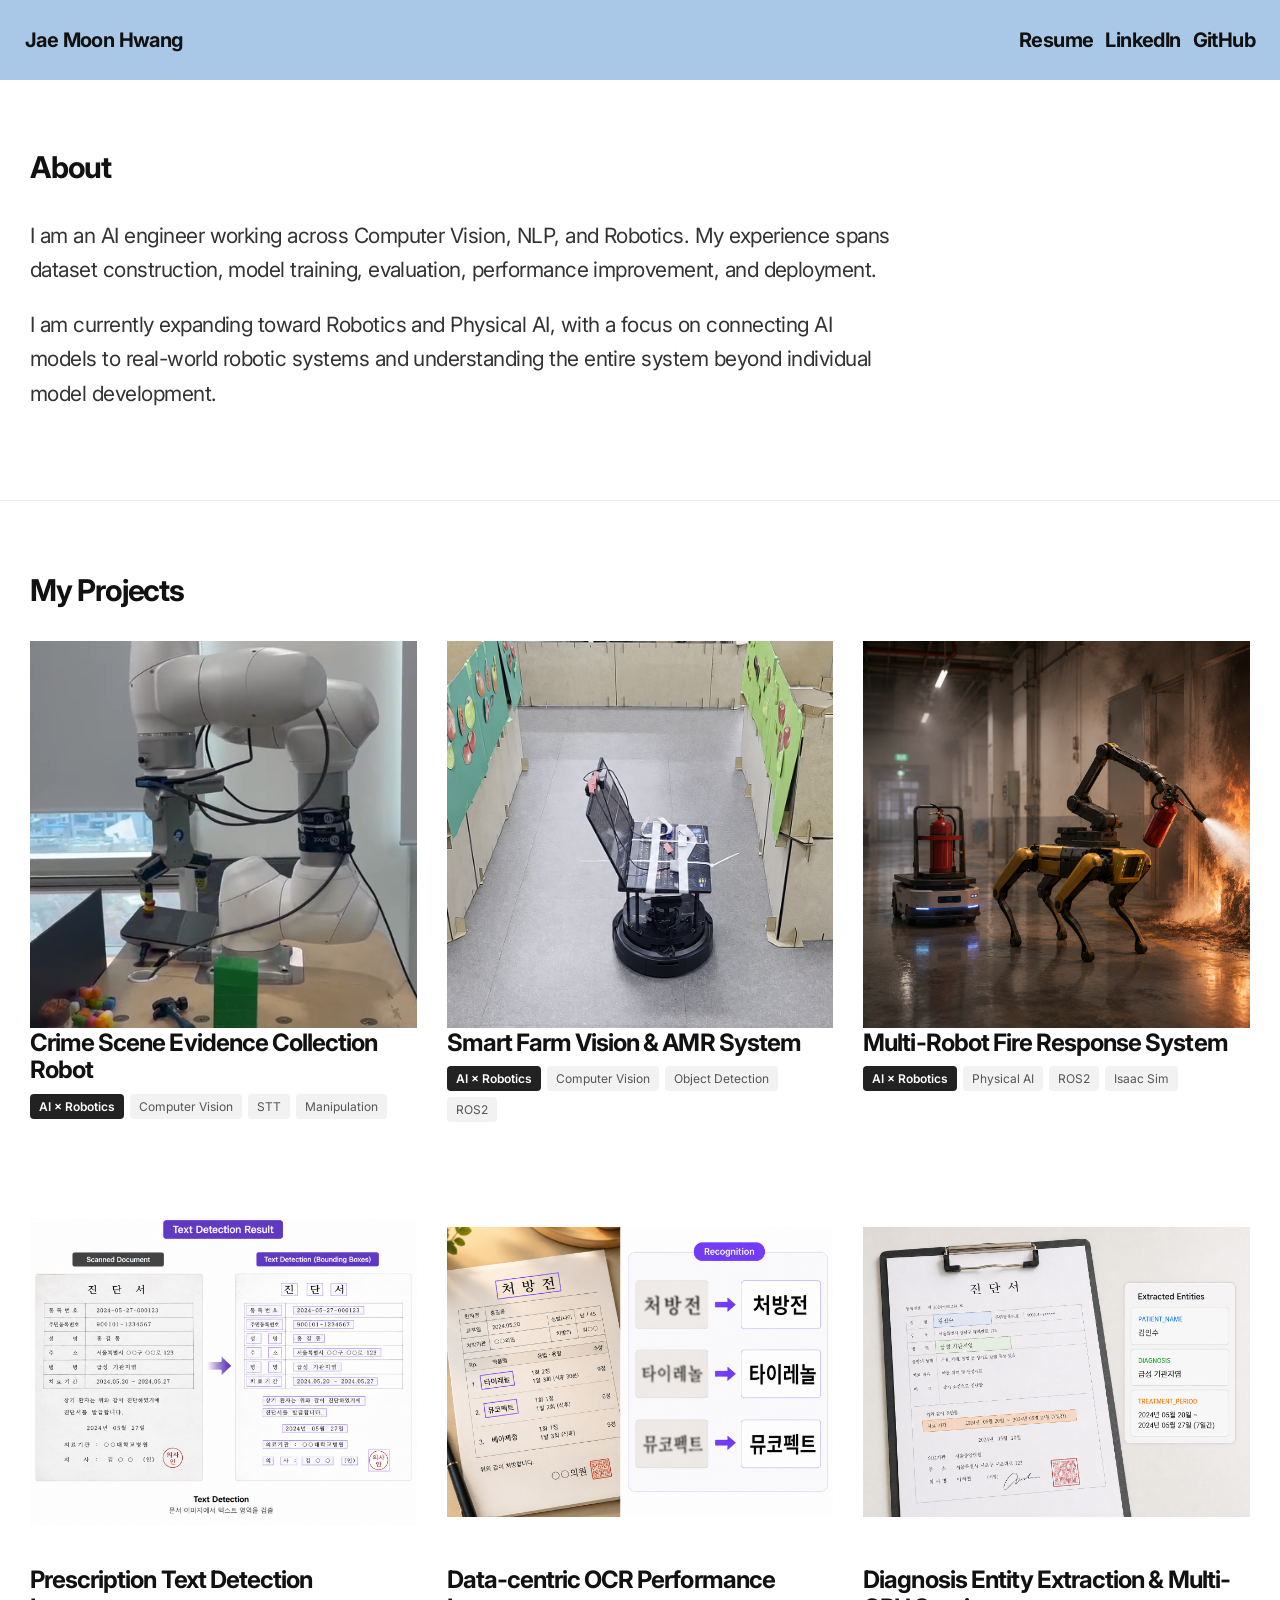
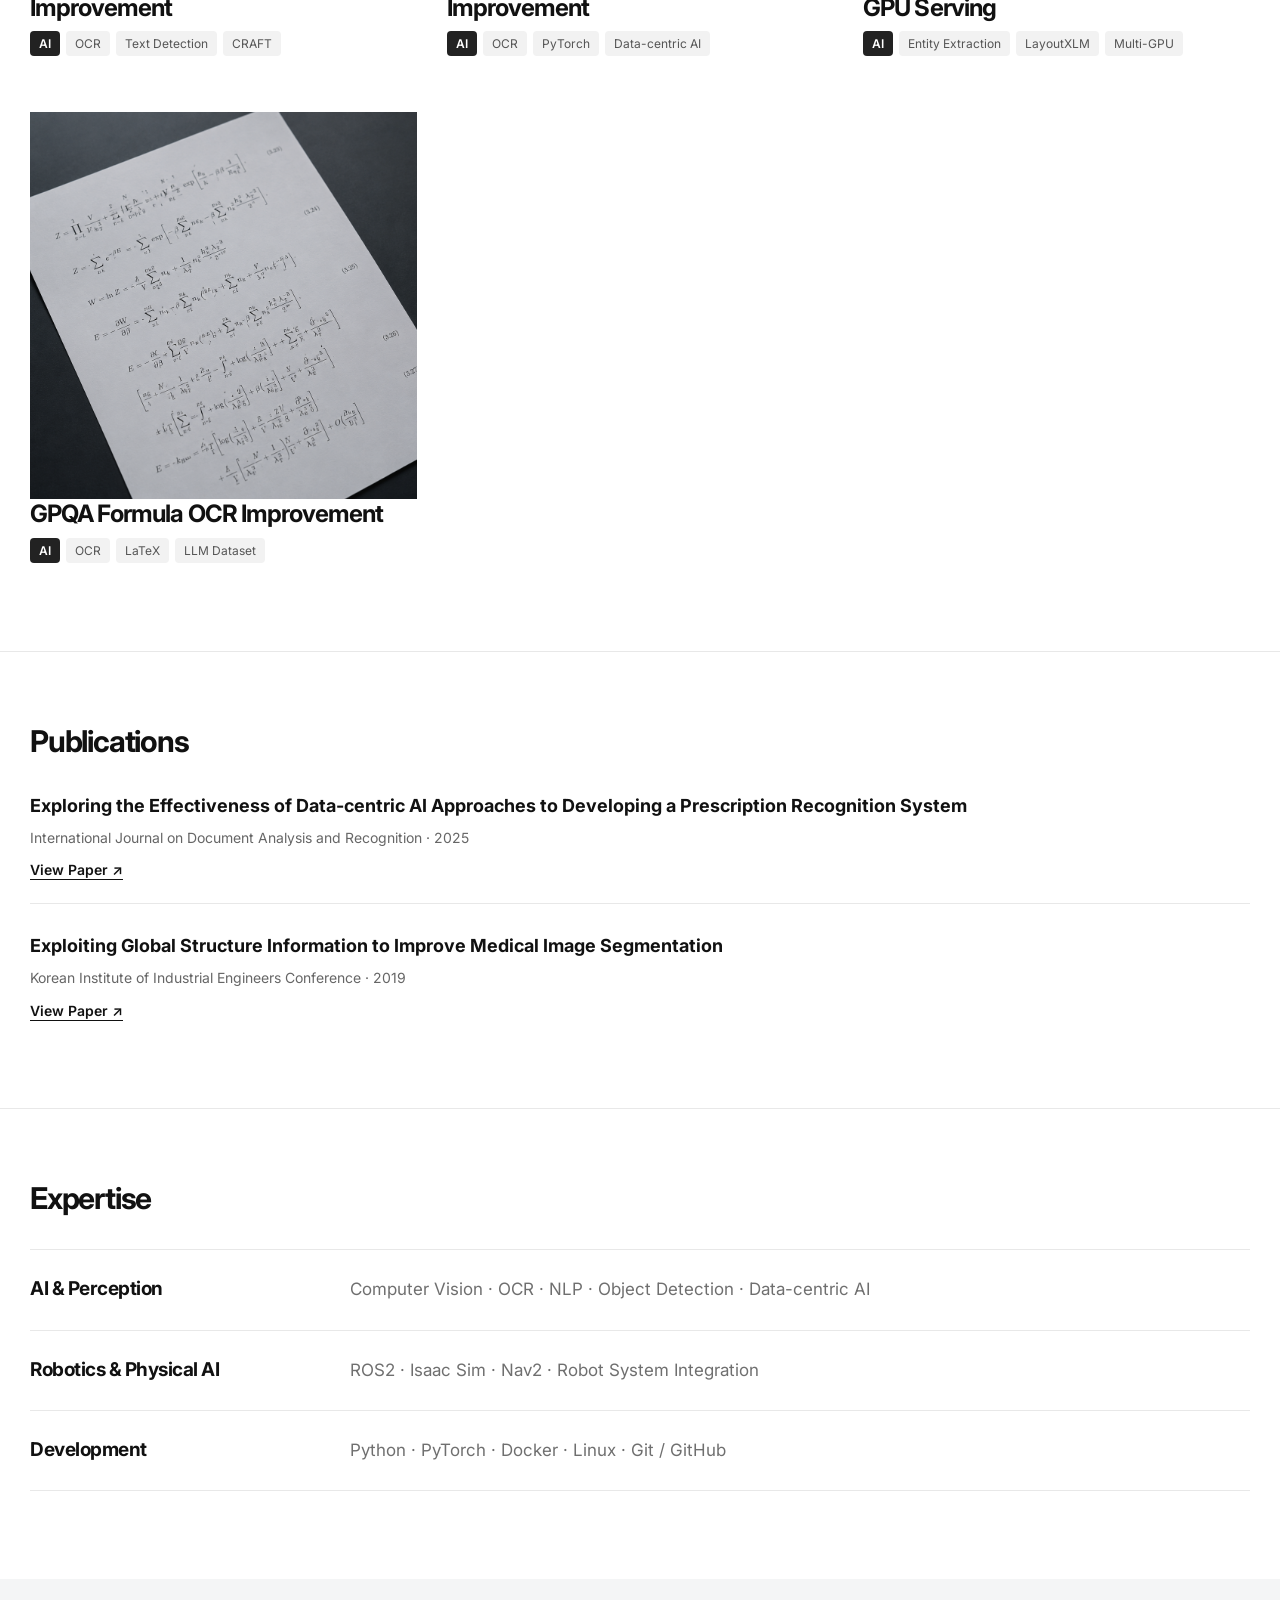
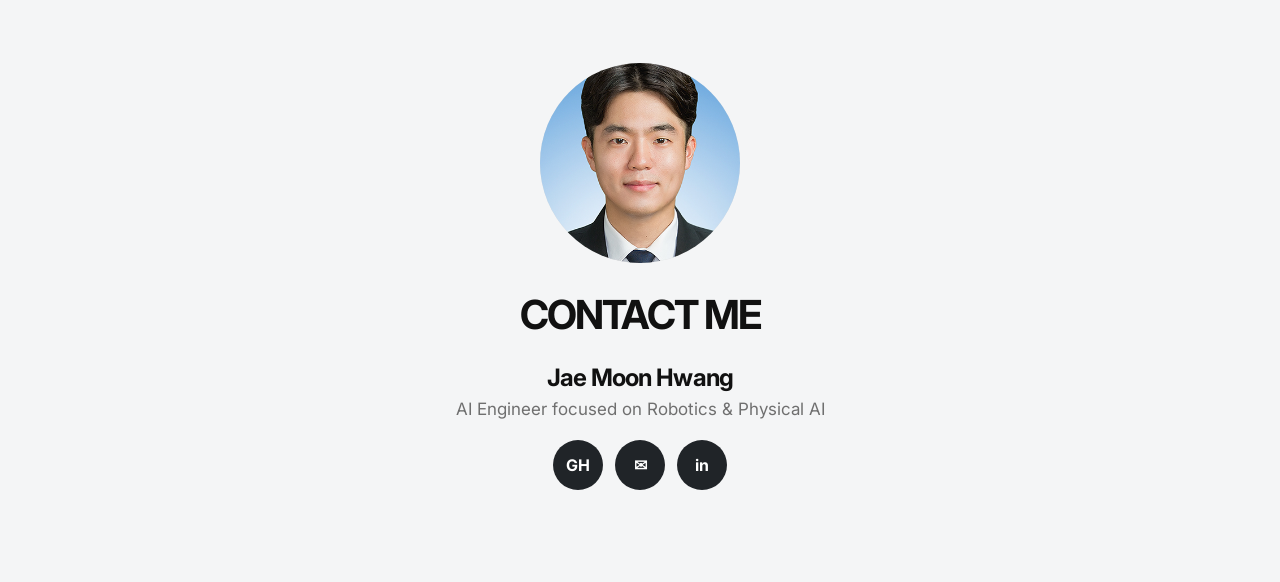
==== commit e8f5e38a: "Add files via upload" ====
--- a/index.html
+++ b/index.html
@@ -49,26 +49,12 @@
     }
 
 
-    /* Project thumbnail sizing */
-    .project-image {
-      display: block;
-      width: 100%;
-      aspect-ratio: 4 / 3;
-      overflow: hidden;
-      background: #f8f8f8;
-    }
-
-    .project-image img {
-      width: 100%;
-      height: 100%;
-      object-fit: cover;
-      object-position: center;
-      display: block;
-    }
-
-    /* Document AI thumbnails: show the full image without cropping */
+    /* Document AI thumbnails: keep the original card ratio/size from style.css,
+       but show the full thumbnail image without cropping. */
     .project-image.contain img {
       object-fit: contain;
+      object-position: center;
+      background: #fff;
     }
 
   </style>
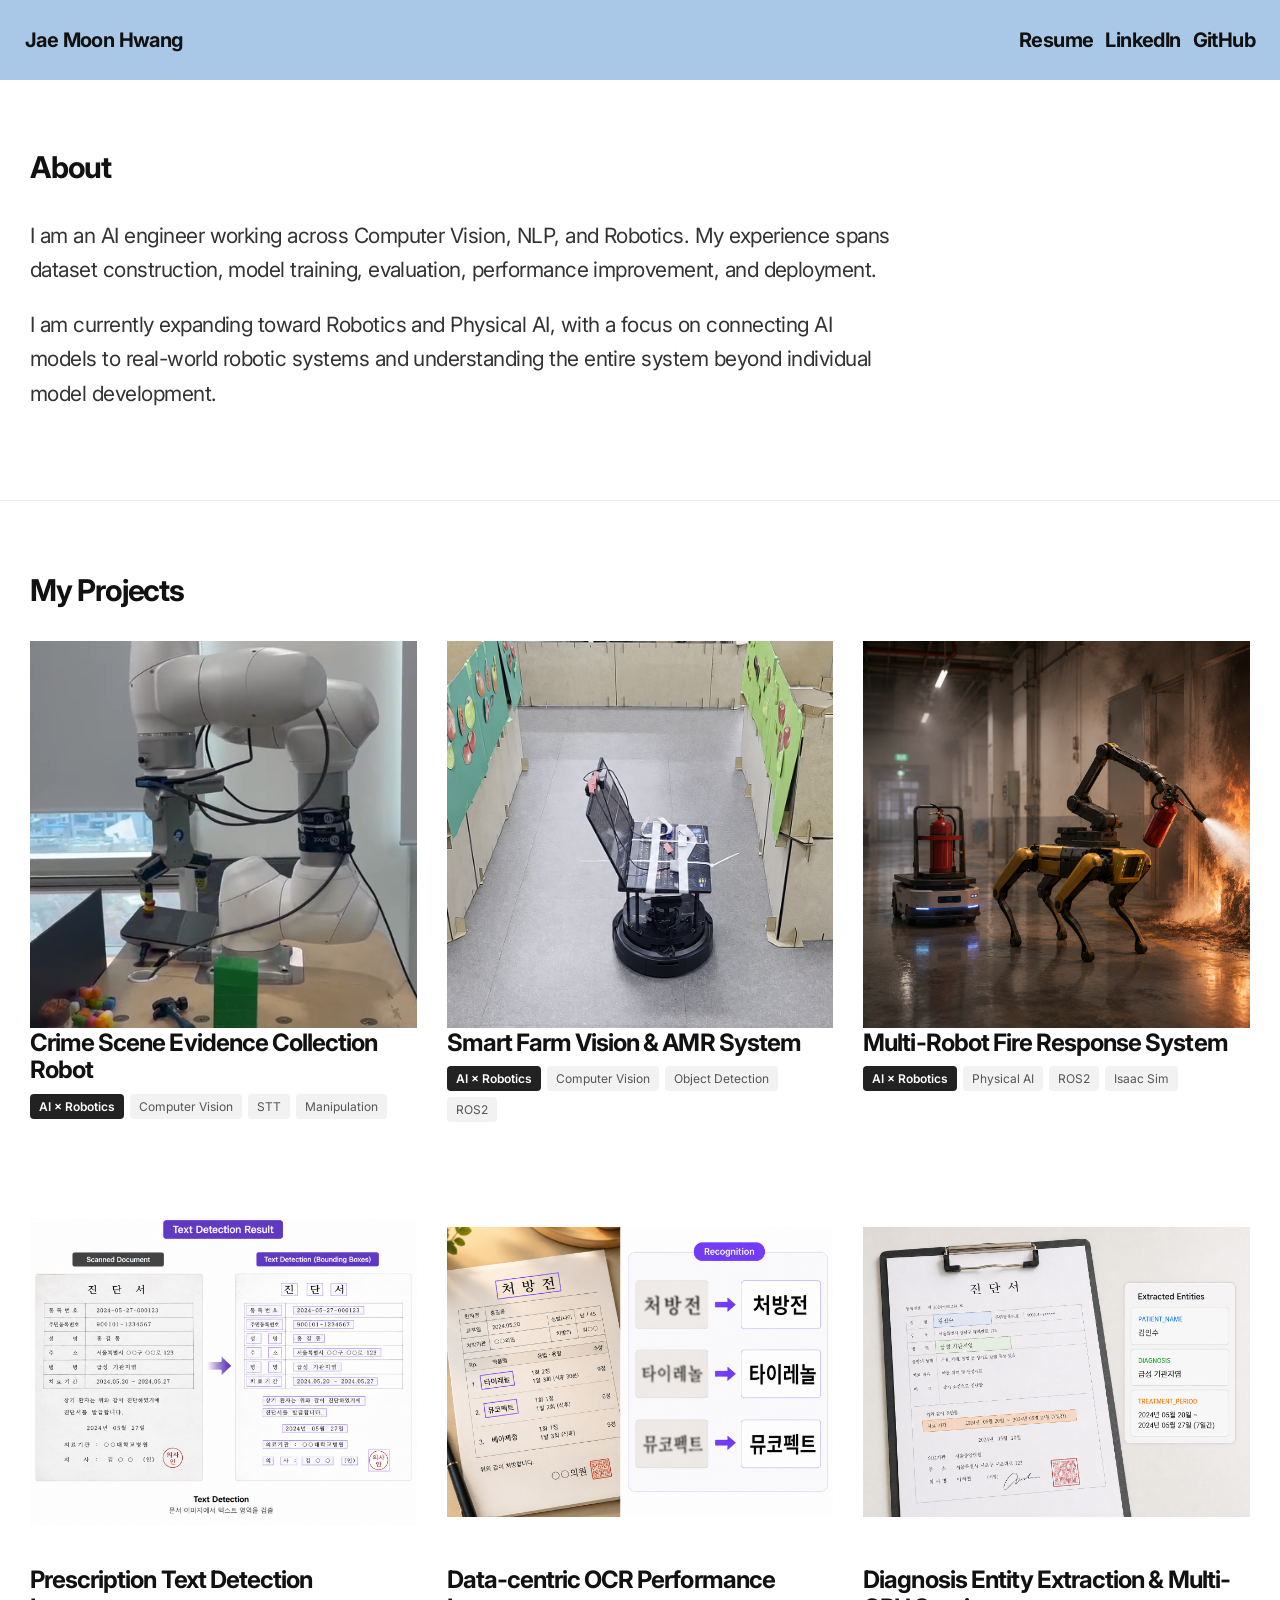
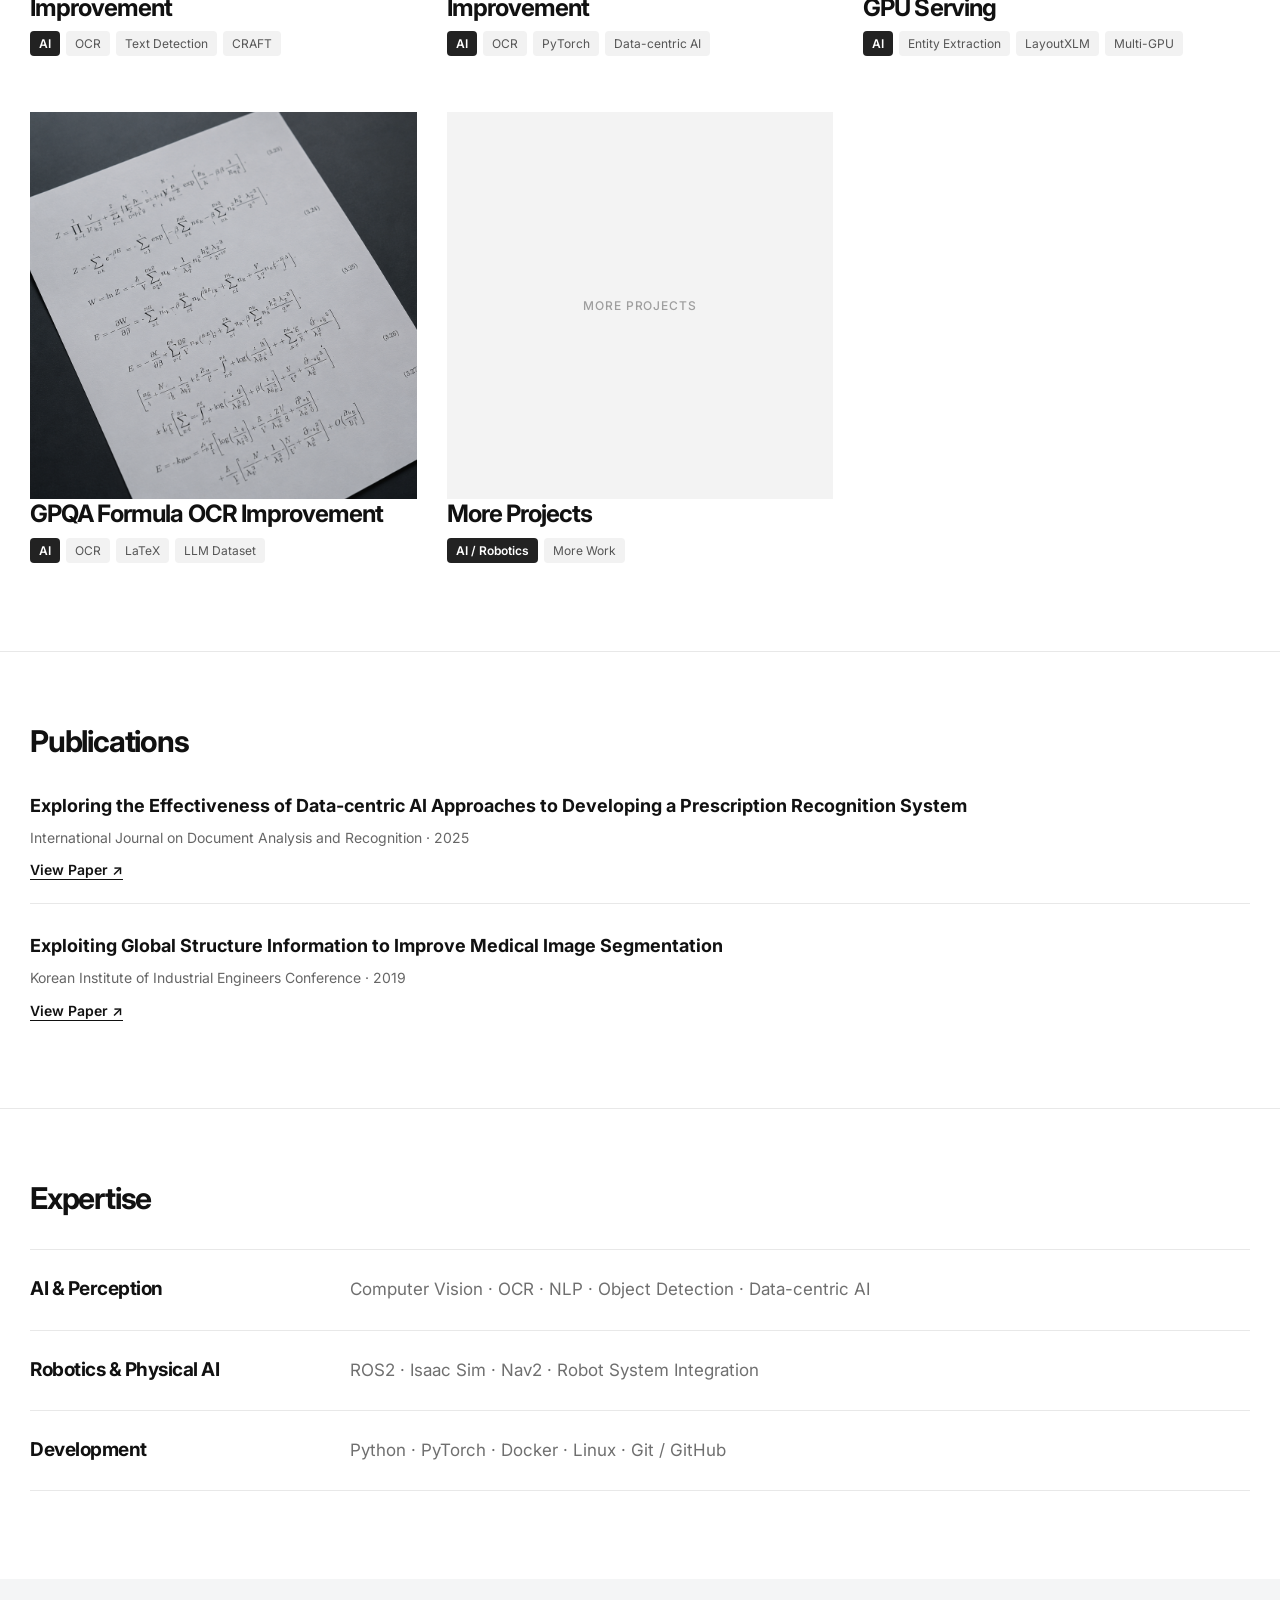
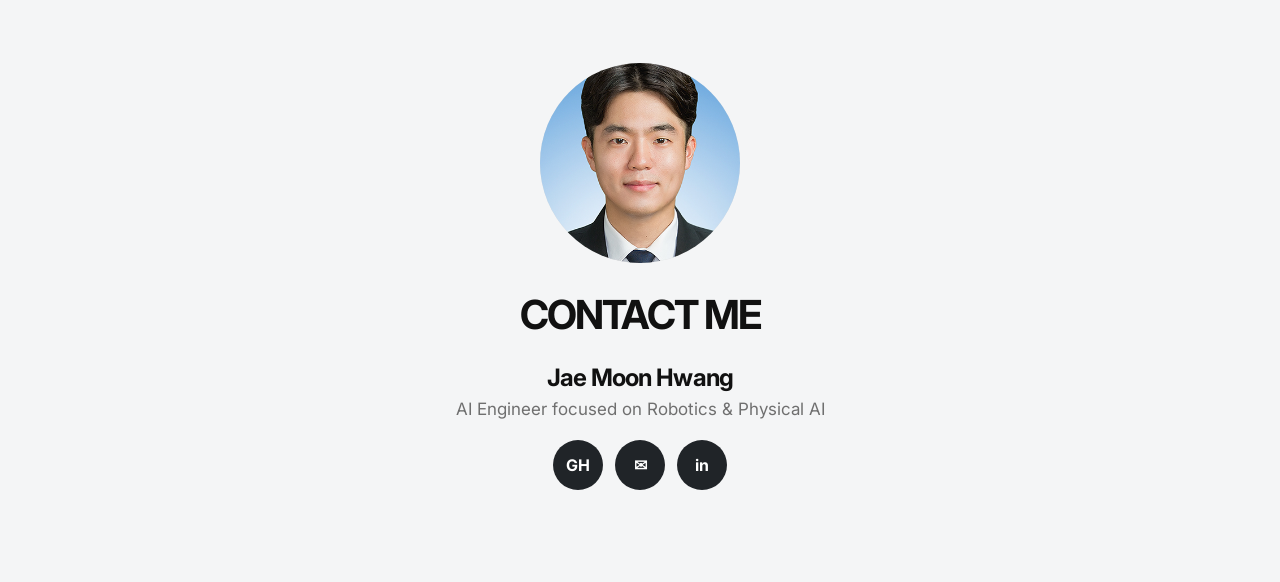
==== commit eb07dab9: "Add files via upload" ====
--- a/index.html
+++ b/index.html
@@ -186,23 +186,16 @@
             </div>
           </article>
 
-          <!-- <article class="project-card">
-            <a href="#" class="project-image placeholder"><span>ADD PROJECT IMAGE</span></a>
+          <article class="project-card">
+            <a href="#" class="project-image placeholder">
+              <span>MORE PROJECTS</span>
+            </a>
             <h3><a href="#">More Projects</a></h3>
             <div class="project-tags">
               <span class="project-tag category">AI / Robotics</span>
-              <span class="project-tag">System Integration</span>
-            </div>
-          </article>
-
-          <article class="project-card">
-            <a href="#" class="project-image placeholder"><span>ADD PROJECT IMAGE</span></a>
-            <h3><a href="#">More Projects</a></h3>
-            <div class="project-tags">
-              <span class="project-tag category">AI / Robotics</span>
-              <span class="project-tag">System Integration</span>
-            </div>
-          </article> -->
+              <span class="project-tag">More Work</span>
+            </div>
+          </article>
         
         </div>
       </div>
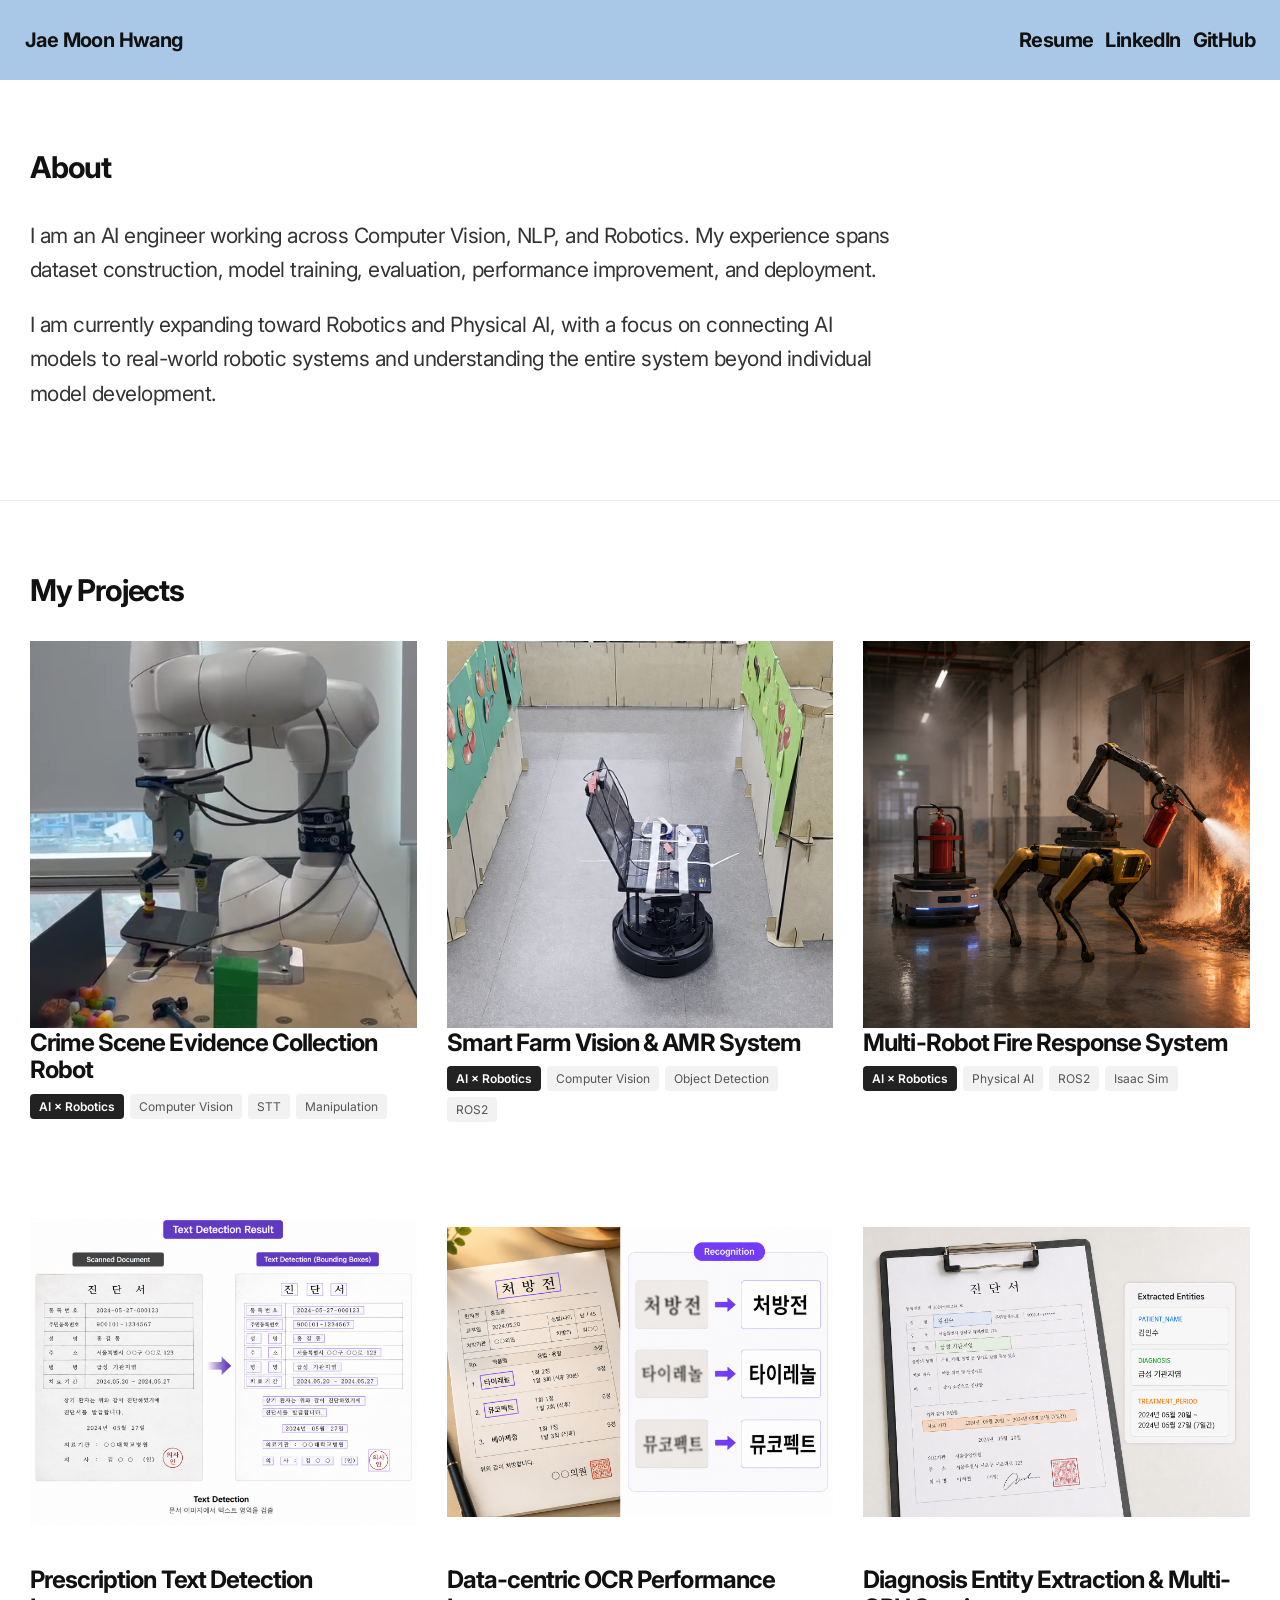
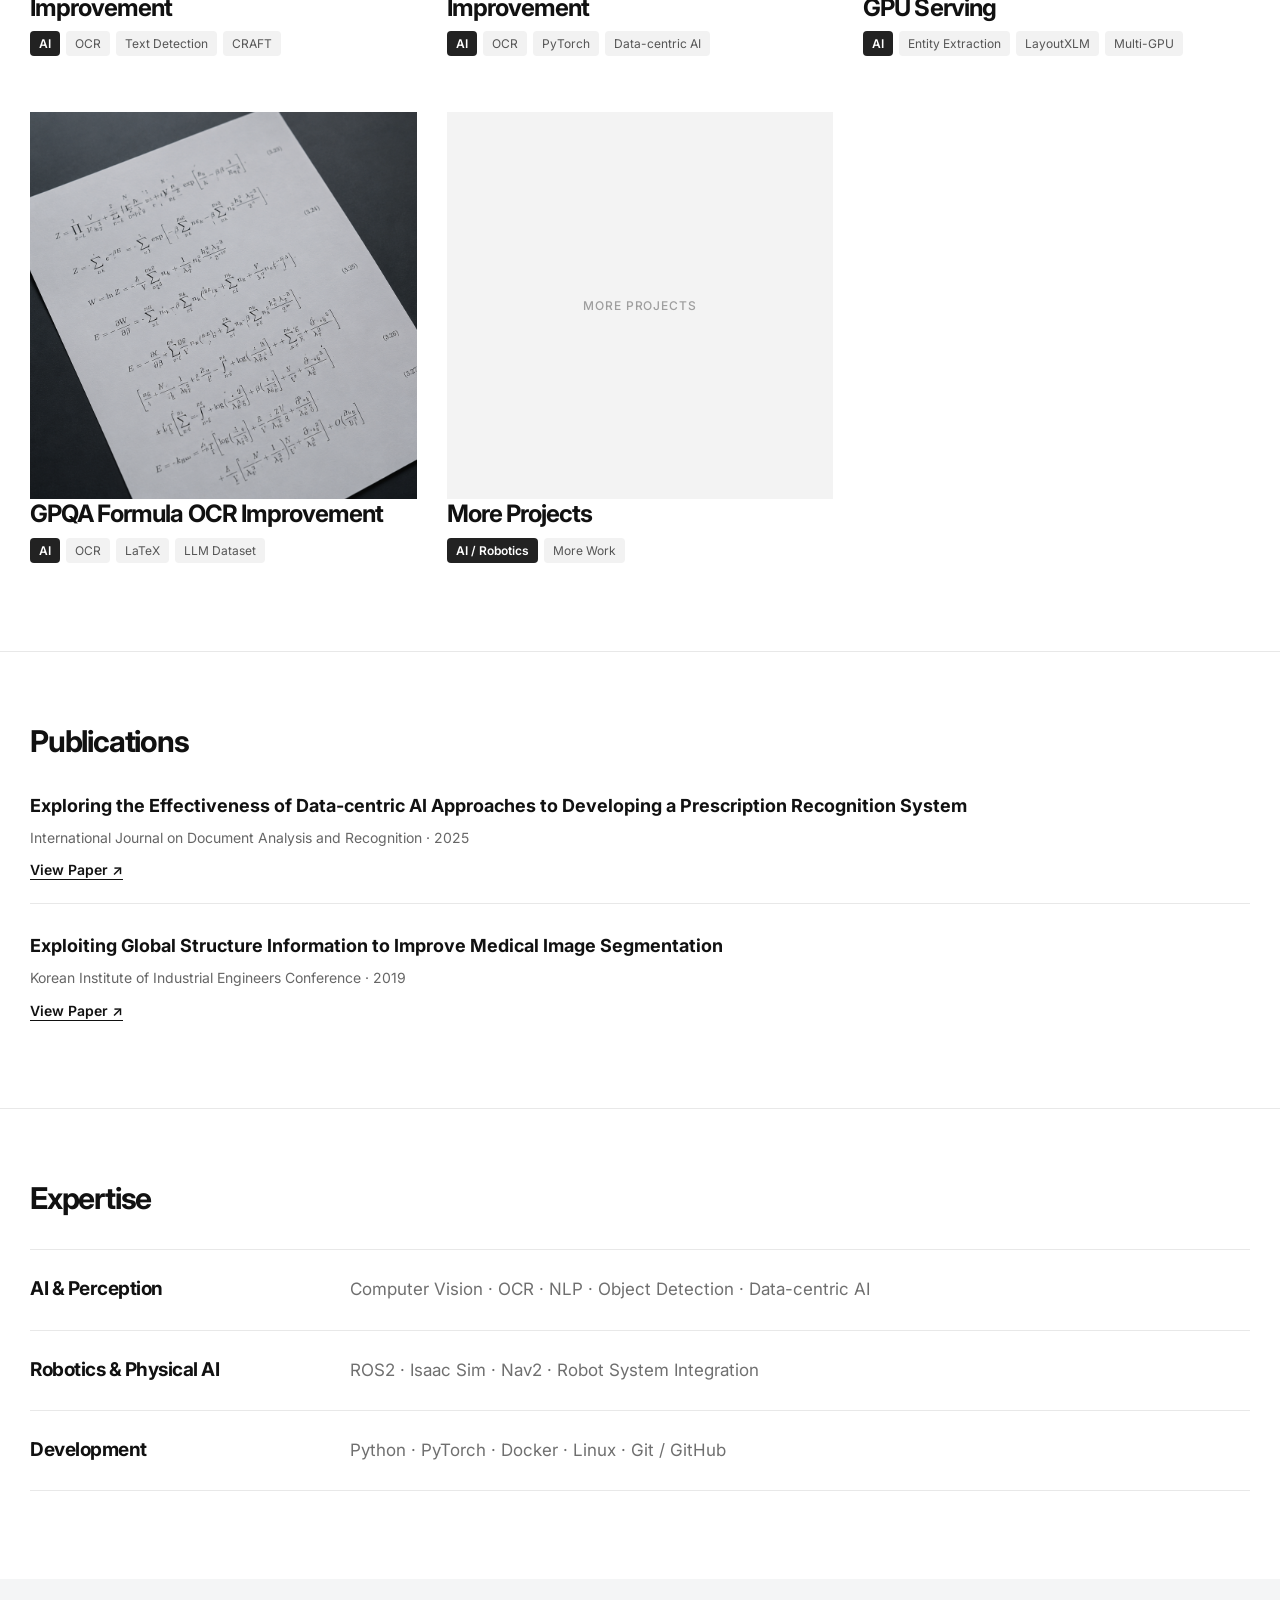
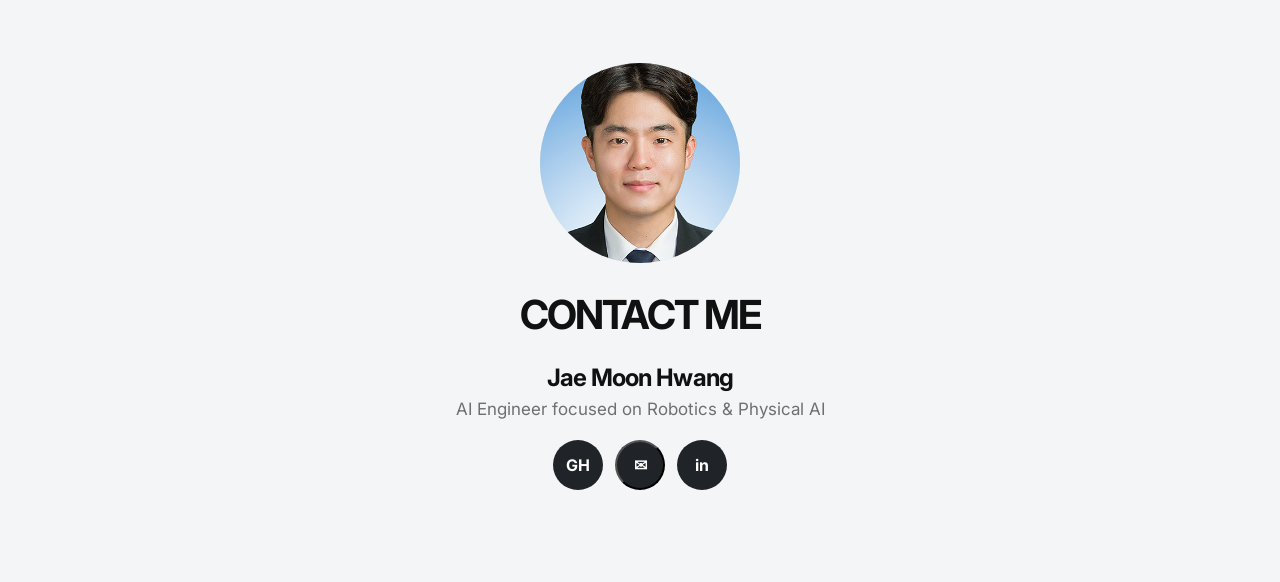
==== commit da343121: "Add files via upload" ====
--- a/index.html
+++ b/index.html
@@ -55,6 +55,124 @@
       object-fit: contain;
       object-position: center;
       background: #fff;
+    }
+
+
+    /* Email popup */
+    .email-modal {
+      position: fixed;
+      inset: 0;
+      display: none;
+      align-items: center;
+      justify-content: center;
+      padding: 24px;
+      background: rgba(0, 0, 0, 0.28);
+      z-index: 1000;
+    }
+
+    .email-modal.is-open {
+      display: flex;
+    }
+
+    .email-modal-card {
+      position: relative;
+      width: min(420px, 100%);
+      background: #fff;
+      border: 1px solid #e6e6e6;
+      border-radius: 20px;
+      box-shadow: 0 18px 50px rgba(0, 0, 0, 0.16);
+      padding: 28px;
+      text-align: center;
+    }
+
+    .email-modal-close {
+      position: absolute;
+      top: 16px;
+      right: 18px;
+      width: 36px;
+      height: 36px;
+      border: 0;
+      background: transparent;
+      font-size: 28px;
+      line-height: 1;
+      cursor: pointer;
+      color: #333;
+    }
+
+    .email-modal-icon {
+      width: 64px;
+      height: 64px;
+      margin: 6px auto 18px;
+      border-radius: 50%;
+      background: #f3f4f6;
+      display: grid;
+      place-items: center;
+      font-size: 28px;
+    }
+
+    .email-modal-card h3 {
+      margin: 0 0 18px;
+      font-size: 24px;
+    }
+
+    .email-copy-row {
+      display: flex;
+      align-items: center;
+      gap: 8px;
+      padding: 6px;
+      border: 1px solid #d9dce1;
+      border-radius: 12px;
+      background: #fff;
+    }
+
+    .email-address {
+      flex: 1;
+      min-width: 0;
+      padding: 10px 12px;
+      text-align: left;
+      font-size: 16px;
+      font-weight: 600;
+      white-space: nowrap;
+      overflow: hidden;
+      text-overflow: ellipsis;
+    }
+
+    .email-copy-btn {
+      flex: 0 0 auto;
+      border: 1px solid #e1e4e8;
+      background: #f7f7f8;
+      border-radius: 10px;
+      padding: 10px 14px;
+      font: inherit;
+      font-weight: 600;
+      cursor: pointer;
+    }
+
+    .email-copy-btn:hover {
+      background: #efeff1;
+    }
+
+    .email-copy-status {
+      min-height: 22px;
+      margin: 10px 0 18px;
+      color: #666;
+      font-size: 14px;
+    }
+
+    .email-close-btn {
+      width: 100%;
+      border: 0;
+      border-radius: 10px;
+      padding: 13px 18px;
+      background: #1f2328;
+      color: #fff;
+      font: inherit;
+      font-weight: 600;
+      cursor: pointer;
+    }
+
+    .email-close-btn:hover {
+      background: #111418;
     }
 
   </style>
@@ -274,11 +392,91 @@
         <p>AI Engineer focused on Robotics &amp; Physical AI</p>
         <div class="contact-icons">
           <a href="https://github.com/jmoonxai" target="_blank" rel="noreferrer" aria-label="GitHub" class="icon-button">GH</a>
-          <a href="mailto:YOUR_EMAIL@example.com" aria-label="Email" class="icon-button">✉</a>
+          <button type="button" id="emailTrigger" aria-label="Email" class="icon-button">✉</button>
           <a href="https://www.linkedin.com/" target="_blank" rel="noreferrer" aria-label="LinkedIn" class="icon-button">in</a>
         </div>
       </div>
     </section>
   </main>
+
+  <div class="email-modal" id="emailModal" aria-hidden="true">
+    <div class="email-modal-card" role="dialog" aria-modal="true" aria-labelledby="emailModalTitle">
+      <button type="button" class="email-modal-close" id="emailModalClose" aria-label="Close">×</button>
+      <div class="email-modal-icon" aria-hidden="true">✉</div>
+      <h3 id="emailModalTitle">Email Address</h3>
+
+      <div class="email-copy-row">
+        <div class="email-address" id="emailAddress">jmoonx.ai@gmail.com</div>
+        <button type="button" class="email-copy-btn" id="emailCopyBtn">Copy</button>
+      </div>
+
+      <p class="email-copy-status" id="emailCopyStatus">Click “Copy” to copy the email address.</p>
+      <button type="button" class="email-close-btn" id="emailModalCloseBottom">Close</button>
+    </div>
+  </div>
+
+  <script>
+    (() => {
+      const modal = document.getElementById('emailModal');
+      const trigger = document.getElementById('emailTrigger');
+      const closeTop = document.getElementById('emailModalClose');
+      const closeBottom = document.getElementById('emailModalCloseBottom');
+      const copyBtn = document.getElementById('emailCopyBtn');
+      const copyStatus = document.getElementById('emailCopyStatus');
+      const email = 'jmoonx.ai@gmail.com';
+
+      const openModal = () => {
+        modal.classList.add('is-open');
+        modal.setAttribute('aria-hidden', 'false');
+        document.body.style.overflow = 'hidden';
+        closeTop.focus();
+      };
+
+      const closeModal = () => {
+        modal.classList.remove('is-open');
+        modal.setAttribute('aria-hidden', 'true');
+        document.body.style.overflow = '';
+        trigger.focus();
+      };
+
+      trigger.addEventListener('click', openModal);
+      closeTop.addEventListener('click', closeModal);
+      closeBottom.addEventListener('click', closeModal);
+
+      modal.addEventListener('click', (event) => {
+        if (event.target === modal) closeModal();
+      });
+
+      document.addEventListener('keydown', (event) => {
+        if (event.key === 'Escape' && modal.classList.contains('is-open')) {
+          closeModal();
+        }
+      });
+
+      copyBtn.addEventListener('click', async () => {
+        try {
+          await navigator.clipboard.writeText(email);
+          copyBtn.textContent = 'Copied!';
+          copyStatus.textContent = 'Email address copied.';
+          setTimeout(() => {
+            copyBtn.textContent = 'Copy';
+            copyStatus.textContent = 'Click “Copy” to copy the email address.';
+          }, 1600);
+        } catch (error) {
+          const textarea = document.createElement('textarea');
+          textarea.value = email;
+          textarea.style.position = 'fixed';
+          textarea.style.opacity = '0';
+          document.body.appendChild(textarea);
+          textarea.select();
+          document.execCommand('copy');
+          textarea.remove();
+          copyBtn.textContent = 'Copied!';
+          copyStatus.textContent = 'Email address copied.';
+        }
+      });
+    })();
+  </script>
+
 </body>
 </html>
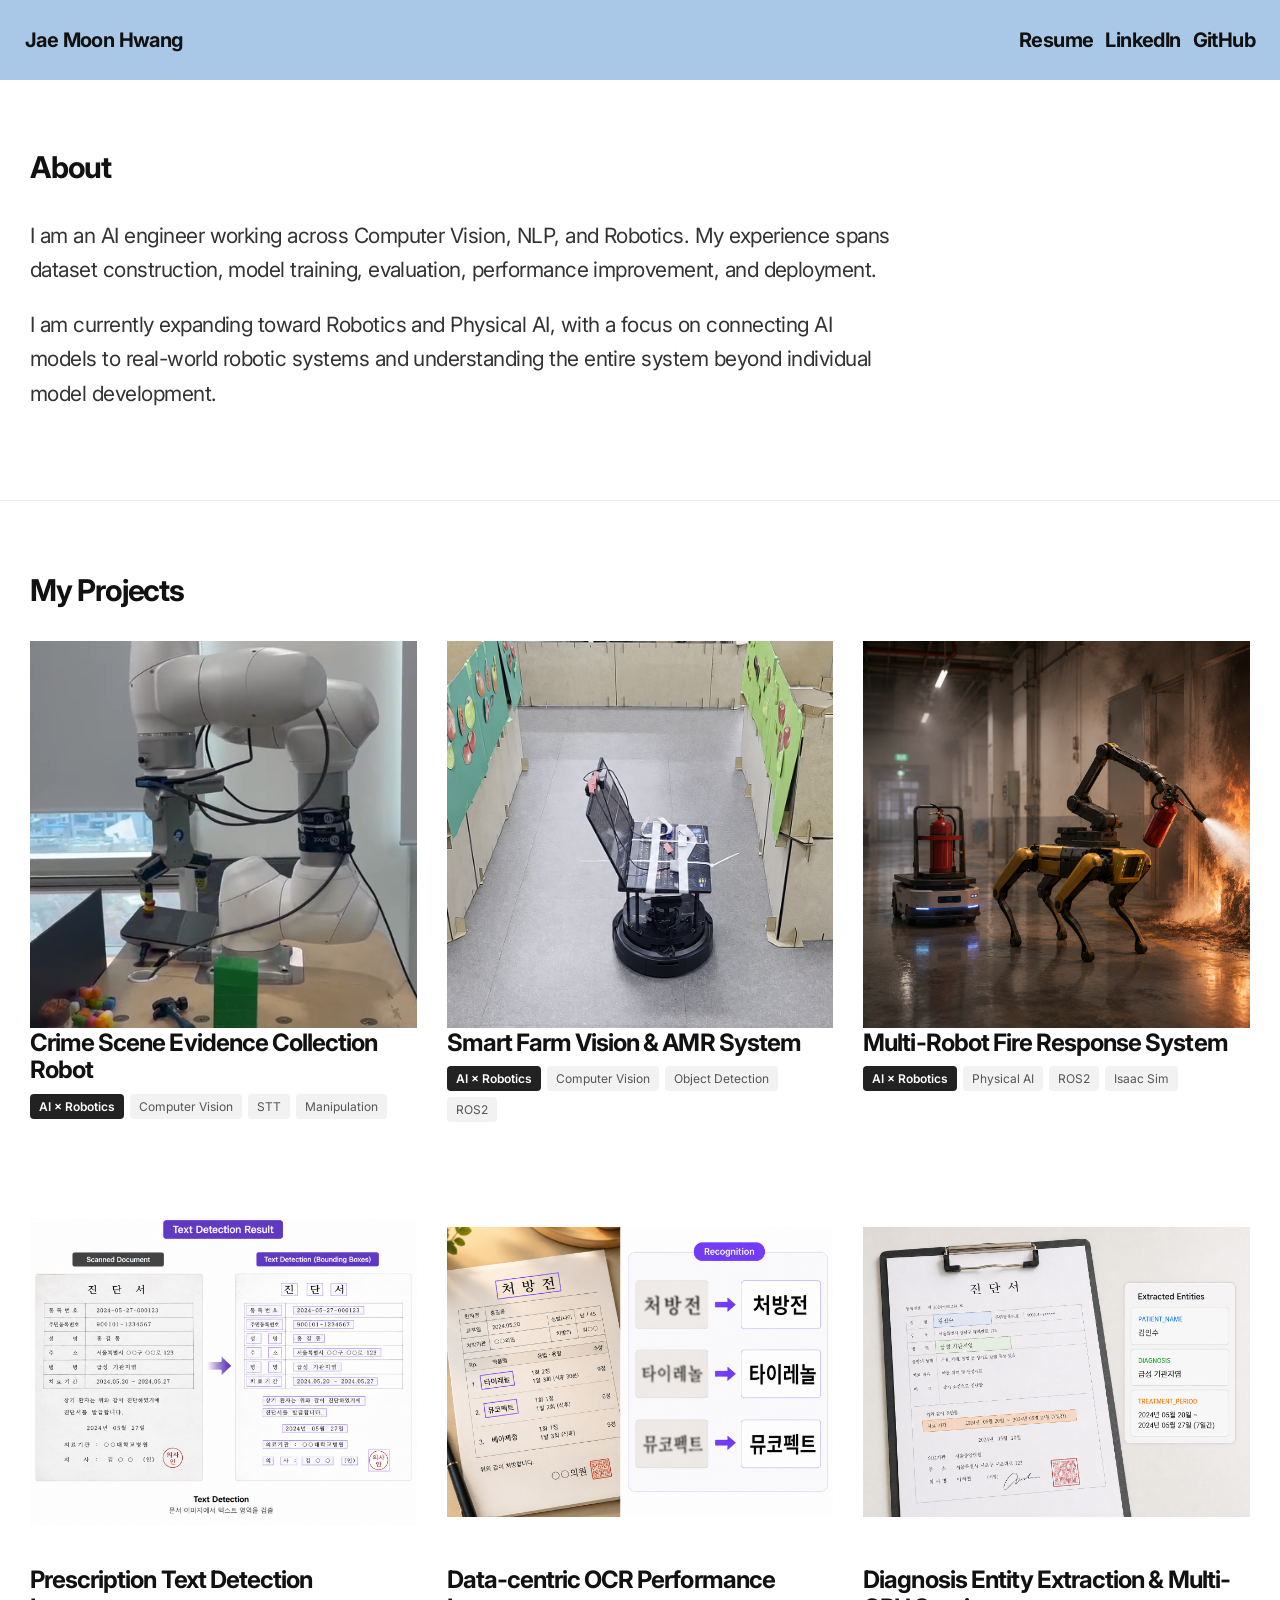
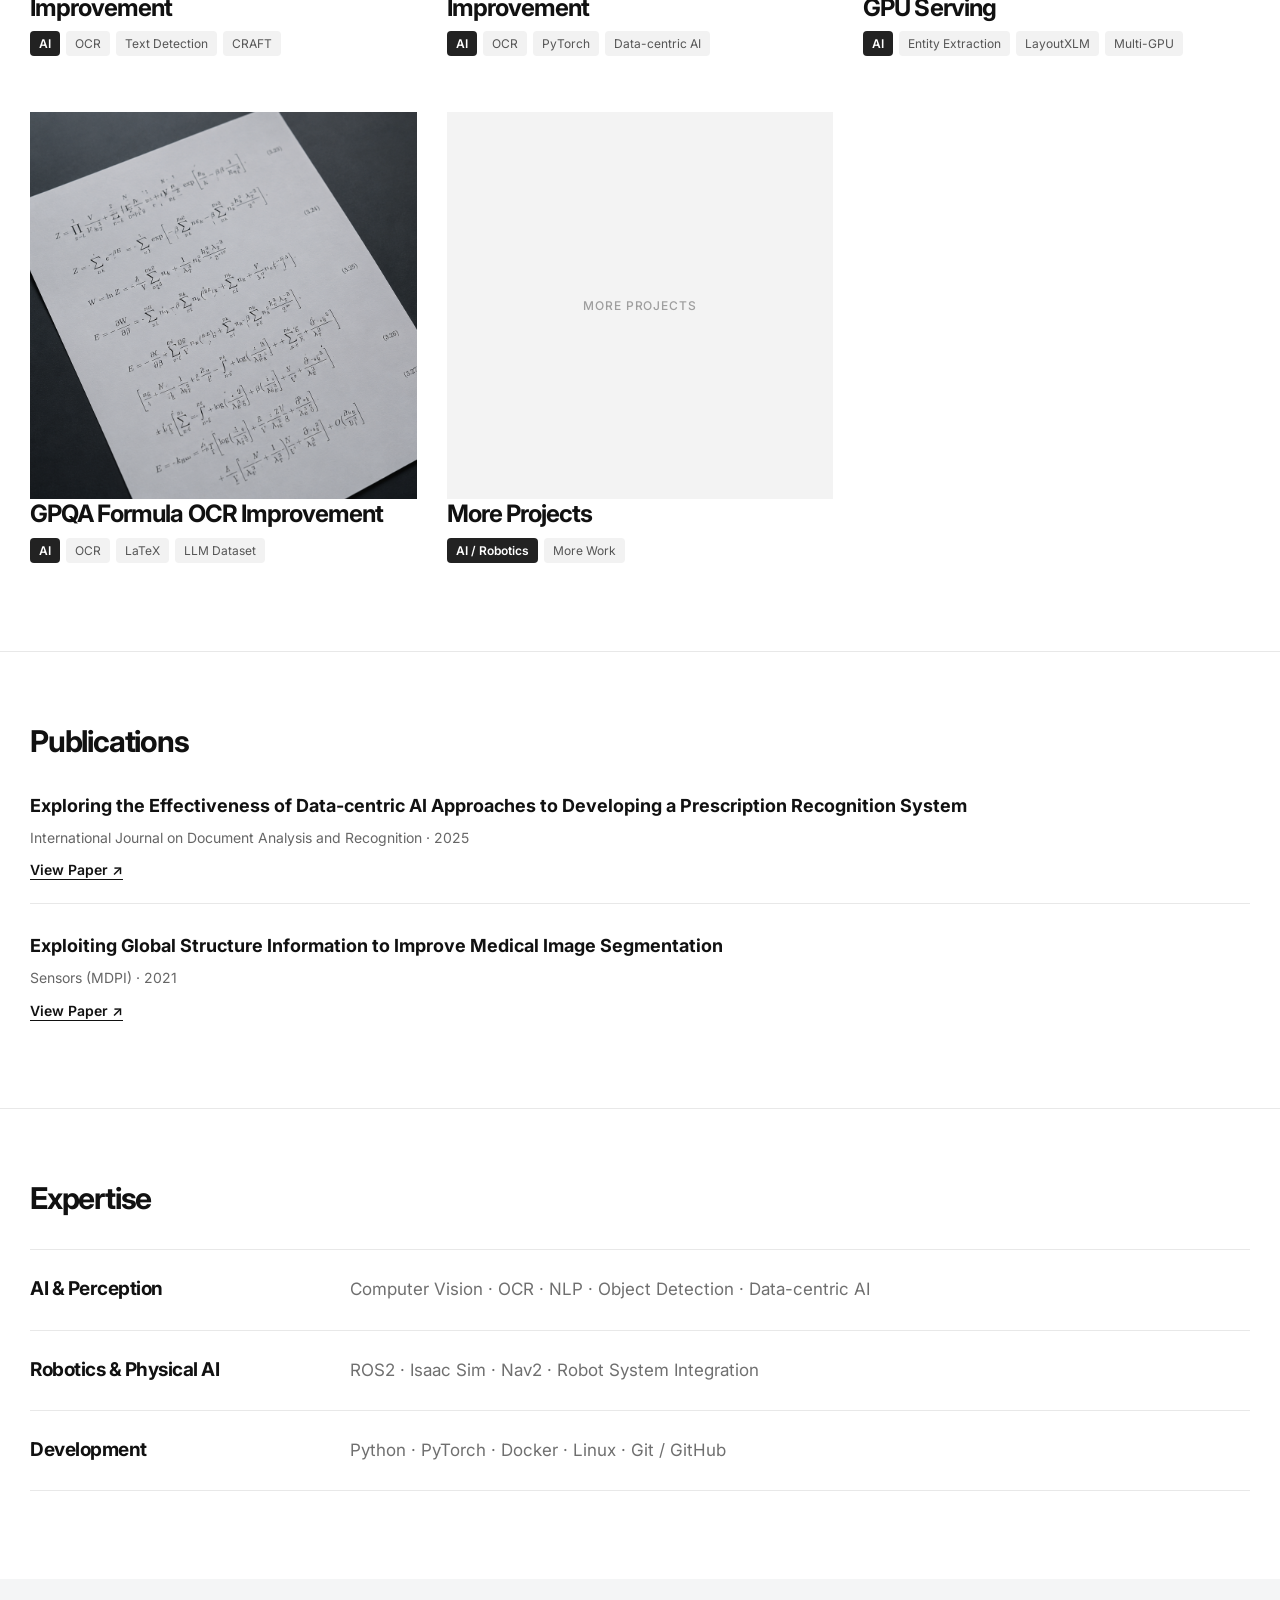
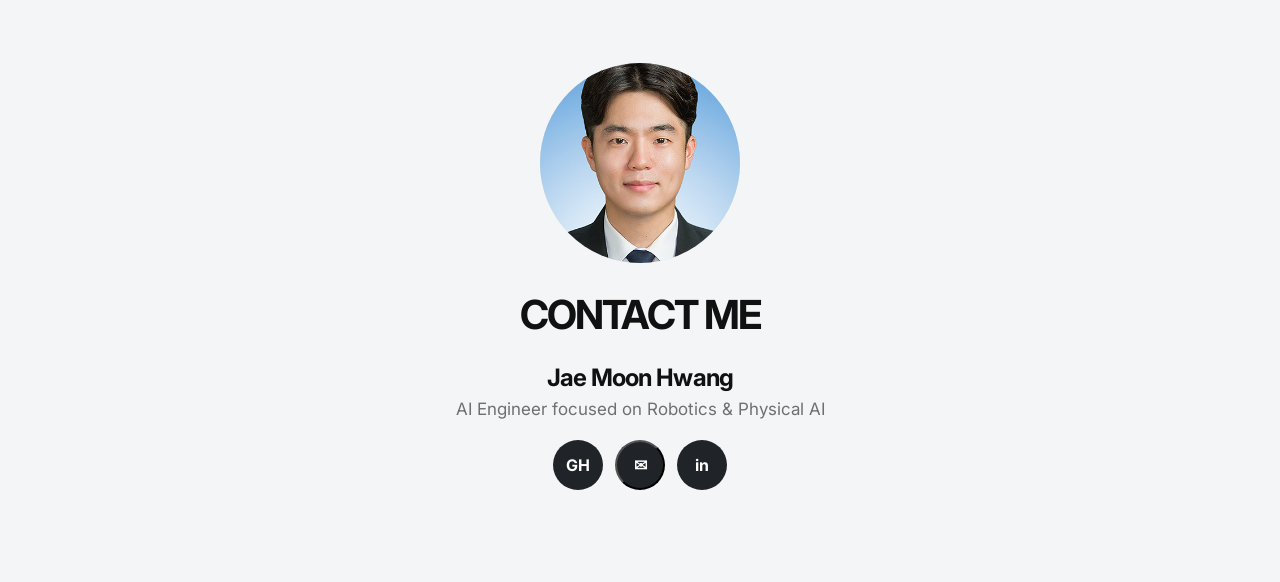
==== commit 6bfdd156: "Update index.html" ====
--- a/index.html
+++ b/index.html
@@ -347,7 +347,7 @@
               Exploiting Global Structure Information to Improve Medical Image Segmentation
             </h3>
             <p class="publication-meta">
-              Korean Institute of Industrial Engineers Conference · 2019
+              Sensors (MDPI) · 2021
             </p>
             <a
               class="publication-link"
@@ -479,4 +479,4 @@
   </script>
 
 </body>
-</html>+</html>
